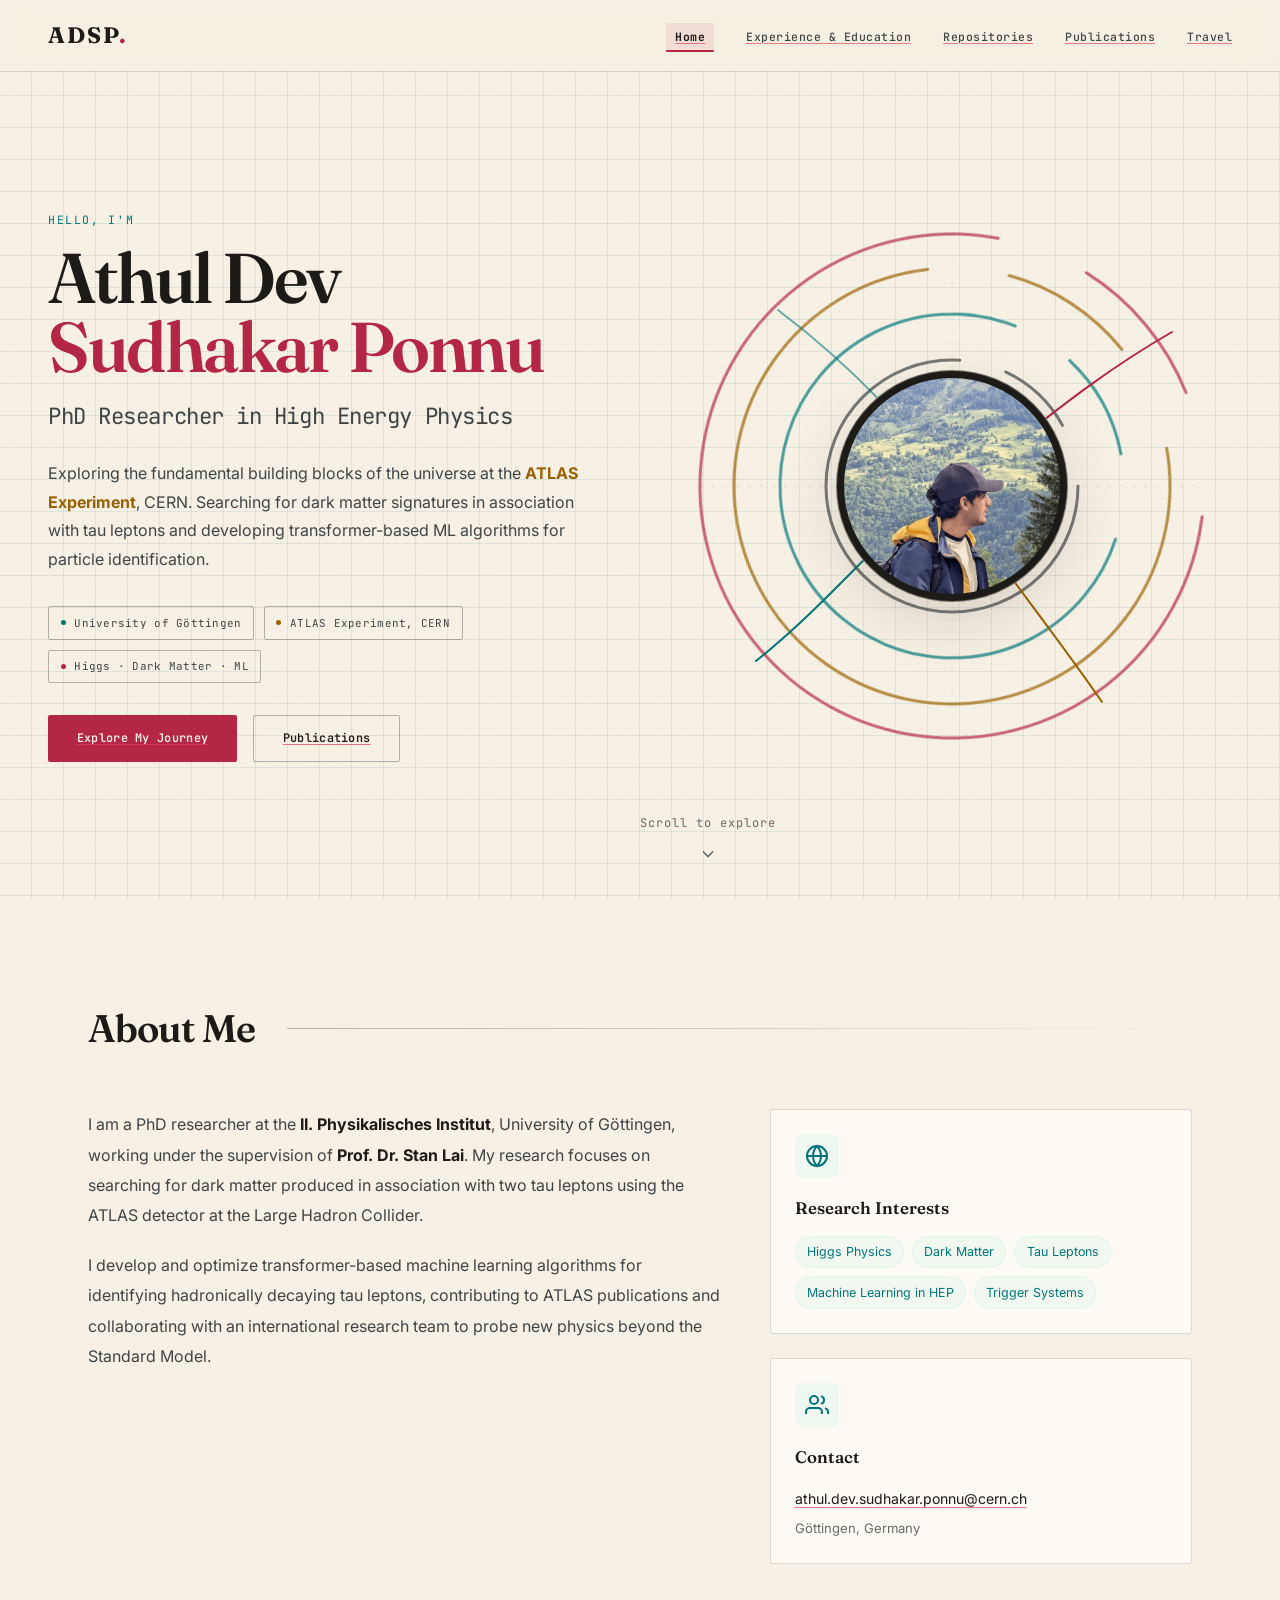
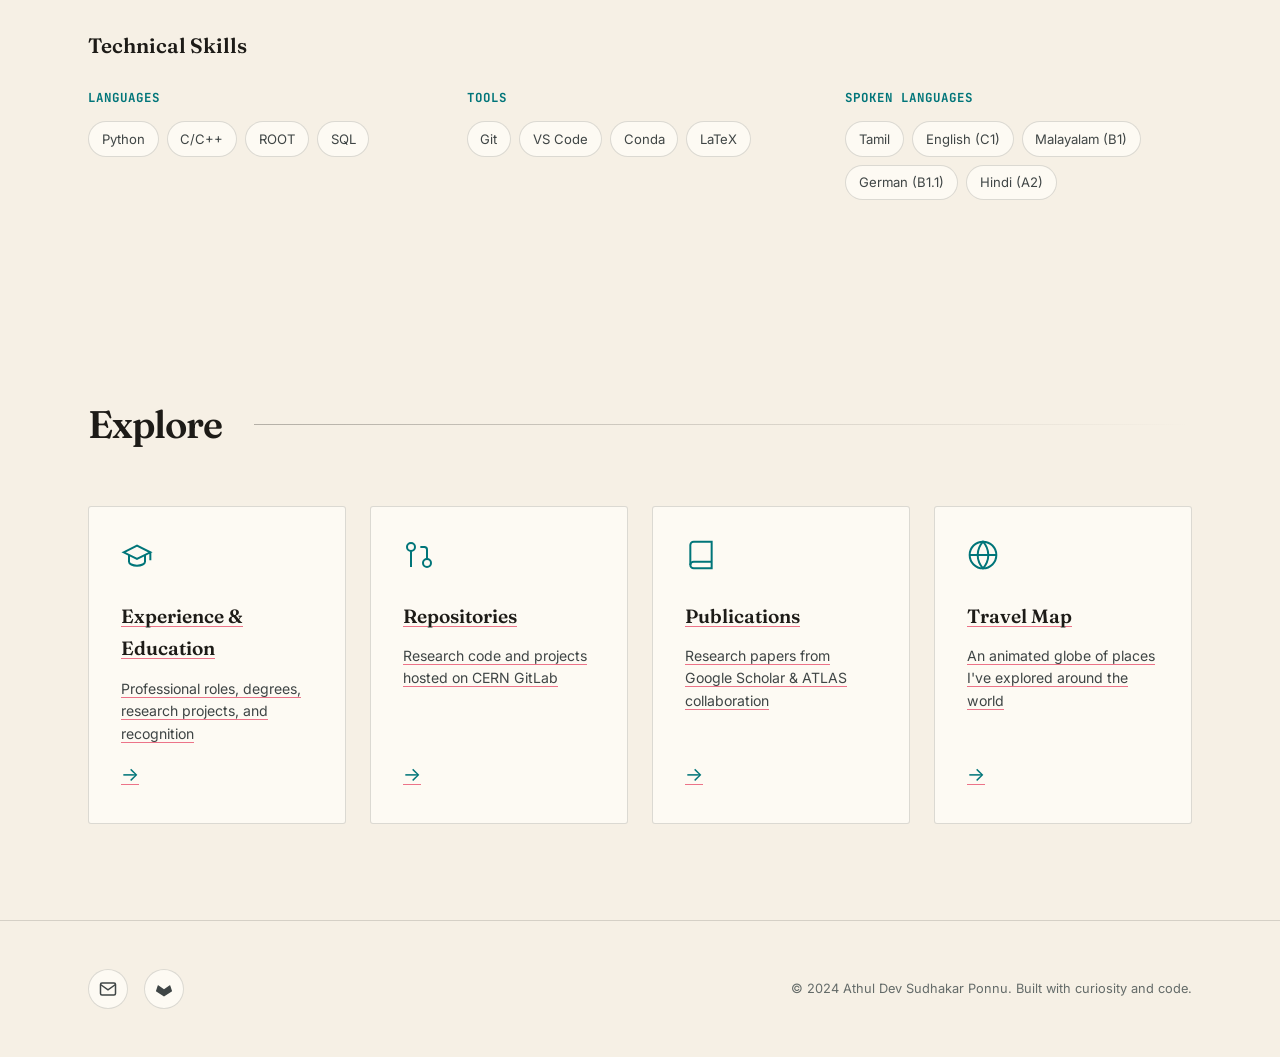
==== index.html @ d934d455 "Unify experience education and improve data freshness" ====
<!DOCTYPE html>
<html lang="en">
<head>
    <meta charset="UTF-8">
    <meta name="viewport" content="width=device-width, initial-scale=1.0">
    <link rel="icon" type="image/png" href="assets/favicon.png">
    <title>Athul Dev Sudhakar Ponnu | Particle Physicist</title>
    <meta name="description" content="Personal homepage of Athul Dev Sudhakar Ponnu — PhD researcher in High Energy Physics at the University of Göttingen and the ATLAS Experiment at CERN.">
    <link rel="preconnect" href="https://fonts.googleapis.com">
    <link rel="preconnect" href="https://fonts.gstatic.com" crossorigin>
    <link href="https://fonts.googleapis.com/css2?family=Fraunces:opsz,wght@9..144,400;9..144,500;9..144,600;9..144,700&family=Inter:wght@300;400;500;600;700&family=JetBrains+Mono:wght@400;500&display=swap" rel="stylesheet">
    <link rel="stylesheet" href="style.css?v=20260721_5">
</head>
<body class="page-home">

    <!-- Navigation -->
    <nav class="main-nav" id="main-nav">
        <div class="nav-brand">
            <a href="index.html" class="nav-logo">ADSP</a>
        </div>
        <button class="nav-toggle" id="nav-toggle" aria-label="Toggle navigation" aria-expanded="false" aria-controls="nav-links">
            <span></span><span></span><span></span>
        </button>
        <ul class="nav-links" id="nav-links">
            <li><a href="index.html" class="active">Home</a></li>
            <li><a href="experience.html">Experience &amp; Education</a></li>
            <li><a href="repositories.html">Repositories</a></li>
            <li><a href="publications.html">Publications</a></li>
            <li><a href="travel.html">Travel</a></li>
        </ul>
    </nav>

    <!-- Hero Section -->
    <section class="hero" id="hero">
        <div class="hero-content">
            <div class="hero-text">
                <p class="hero-greeting reveal-up">Hello, I'm</p>
                <h1 class="hero-name reveal-up delay-1">
                    <span class="name-line">Athul Dev</span>
                    <span class="name-line accent">Sudhakar Ponnu</span>
                </h1>
                <p class="hero-tagline reveal-up delay-2">PhD Researcher in High Energy Physics</p>
                <p class="hero-description reveal-up delay-3">
                    Exploring the fundamental building blocks of the universe at the 
                    <strong>ATLAS Experiment</strong>, CERN. Searching for dark matter 
                    signatures in association with tau leptons and developing 
                    transformer-based ML algorithms for particle identification.
                </p>
                <div class="hero-badges reveal-up delay-4">
                    <span class="badge">
                        University of Göttingen
                    </span>
                    <span class="badge">
                        ATLAS Experiment, CERN
                    </span>
                    <span class="badge">
                        Higgs · Dark Matter · ML
                    </span>
                </div>
                <div class="hero-cta reveal-up delay-5">
                    <a href="experience.html" class="btn btn-primary">Explore My Journey</a>
                    <a href="publications.html" class="btn btn-secondary">Publications</a>
                </div>
            </div>
            <div class="hero-visual reveal-up delay-3">
                <div class="detector-signature" role="img" aria-label="Schematic transverse cross-section of the ATLAS detector surrounding Athul's portrait">
                    <svg class="detector-diagram" viewBox="0 0 560 560" aria-hidden="true">
                        <g class="detector-grid">
                            <line x1="28" y1="280" x2="532" y2="280"/>
                            <line x1="280" y1="28" x2="280" y2="532"/>
                        </g>
                        <g class="detector-layers">
                            <circle class="detector-layer layer-tracker" cx="280" cy="280" r="126" pathLength="1"/>
                            <circle class="detector-layer layer-em" cx="280" cy="280" r="172" pathLength="1"/>
                            <circle class="detector-layer layer-hadronic" cx="280" cy="280" r="218" pathLength="1"/>
                            <circle class="detector-layer layer-muon" cx="280" cy="280" r="252" pathLength="1"/>
                        </g>
                        <g class="detector-tracks">
                            <path class="track track-crimson" d="M280 280 C330 255 392 188 500 126" pathLength="1"/>
                            <path class="track track-cyan" d="M280 280 C226 307 170 386 84 455" pathLength="1"/>
                            <path class="track track-amber" d="M280 280 C305 333 365 402 430 496" pathLength="1"/>
                            <path class="track track-cyan track-secondary" d="M280 280 C247 234 188 166 106 104" pathLength="1"/>
                        </g>
                        <circle class="interaction-point" cx="280" cy="280" r="5"/>
                    </svg>
                    <div class="profile-frame">
                        <div class="profile-img-wrapper">
                            <img src="assets/profile.png" alt="Athul Dev Sudhakar Ponnu" class="profile-img" onerror="this.style.display='none'; this.parentElement.classList.add('placeholder-active');">
                            <div class="profile-placeholder"><span>A</span></div>
                        </div>
                    </div>
                </div>
            </div>
        </div>
        <div class="scroll-indicator reveal-up delay-5">
            <span>Scroll to explore</span>
            <div class="scroll-arrow">
                <svg width="20" height="20" viewBox="0 0 24 24" fill="none" stroke="currentColor" stroke-width="2"><polyline points="6 9 12 15 18 9"/></svg>
            </div>
        </div>
    </section>

    <!-- About Section -->
    <section class="about-section" id="about">
        <div class="section-container">
            <h2 class="section-title reveal-up">About Me</h2>
            <div class="about-grid">
                <div class="about-text reveal-up delay-1">
                    <p>
                        I am a PhD researcher at the <strong>II. Physikalisches Institut</strong>, 
                        University of Göttingen, working under the supervision of 
                        <strong>Prof. Dr. Stan Lai</strong>. My research focuses on searching 
                        for dark matter produced in association with two tau leptons using 
                        the ATLAS detector at the Large Hadron Collider.
                    </p>
                    <p>
                        I develop and optimize transformer-based machine learning algorithms 
                        for identifying hadronically decaying tau leptons, contributing to 
                        ATLAS publications and collaborating with an international research team 
                        to probe new physics beyond the Standard Model.
                    </p>
                </div>
                <div class="about-cards reveal-up delay-2">
                    <div class="info-card">
                        <div class="info-card-icon">
                            <svg width="24" height="24" viewBox="0 0 24 24" fill="none" stroke="currentColor" stroke-width="2"><circle cx="12" cy="12" r="10"/><line x1="2" y1="12" x2="22" y2="12"/><path d="M12 2a15.3 15.3 0 0 1 4 10 15.3 15.3 0 0 1-4 10 15.3 15.3 0 0 1-4-10 15.3 15.3 0 0 1 4-10z"/></svg>
                        </div>
                        <h3>Research Interests</h3>
                        <ul class="interest-tags">
                            <li>Higgs Physics</li>
                            <li>Dark Matter</li>
                            <li>Tau Leptons</li>
                            <li>Machine Learning in HEP</li>
                            <li>Trigger Systems</li>
                        </ul>
                    </div>
                    <div class="info-card">
                        <div class="info-card-icon">
                            <svg width="24" height="24" viewBox="0 0 24 24" fill="none" stroke="currentColor" stroke-width="2"><path d="M17 21v-2a4 4 0 0 0-4-4H5a4 4 0 0 0-4 4v2"/><circle cx="9" cy="7" r="4"/><path d="M23 21v-2a4 4 0 0 0-3-3.87"/><path d="M16 3.13a4 4 0 0 1 0 7.75"/></svg>
                        </div>
                        <h3>Contact</h3>
                        <p class="contact-info">
                            <a href="mailto:athul.dev.sudhakar.ponnu@cern.ch">athul.dev.sudhakar.ponnu@cern.ch</a>
                        </p>
                        <p class="contact-location">Göttingen, Germany</p>
                    </div>
                </div>
            </div>
            <div class="skills-section reveal-up delay-3">
                <h3 class="subsection-title">Technical Skills</h3>
                <div class="skills-grid">
                    <div class="skill-group">
                        <h4>Languages</h4>
                        <div class="skill-pills">
                            <span class="skill-pill">Python</span>
                            <span class="skill-pill">C/C++</span>
                            <span class="skill-pill">ROOT</span>
                            <span class="skill-pill">SQL</span>
                        </div>
                    </div>
                    <div class="skill-group">
                        <h4>Tools</h4>
                        <div class="skill-pills">
                            <span class="skill-pill">Git</span>
                            <span class="skill-pill">VS Code</span>
                            <span class="skill-pill">Conda</span>
                            <span class="skill-pill">LaTeX</span>
                        </div>
                    </div>
                    <div class="skill-group">
                        <h4>Spoken Languages</h4>
                        <div class="skill-pills">
                            <span class="skill-pill">Tamil</span>
                            <span class="skill-pill">English (C1)</span>
                            <span class="skill-pill">Malayalam (B1)</span>
                            <span class="skill-pill">German (B1.1)</span>
                            <span class="skill-pill">Hindi (A2)</span>
                        </div>
                    </div>
                </div>
            </div>
        </div>
    </section>

    <!-- Quick Links Section -->
    <section class="quicklinks-section" id="quicklinks">
        <div class="section-container">
            <h2 class="section-title reveal-up">Explore</h2>
            <div class="quicklinks-grid reveal-up delay-1">
                <a href="experience.html" class="quicklink-card">
                    <div class="quicklink-icon">
                        <svg width="32" height="32" viewBox="0 0 24 24" fill="none" stroke="currentColor" stroke-width="1.5"><path d="M22 10v6M2 10l10-5 10 5-10 5z"/><path d="M6 12v5c0 1.66 2.69 3 6 3s6-1.34 6-3v-5"/></svg>
                    </div>
                    <h3>Experience &amp; Education</h3>
                    <p>Professional roles, degrees, research projects, and recognition</p>
                    <span class="quicklink-arrow">→</span>
                </a>
                <a href="repositories.html" class="quicklink-card">
                    <div class="quicklink-icon">
                        <svg width="32" height="32" viewBox="0 0 24 24" fill="none" stroke="currentColor" stroke-width="1.5"><circle cx="18" cy="18" r="3"/><circle cx="6" cy="6" r="3"/><path d="M13 6h3a2 2 0 0 1 2 2v7"/><line x1="6" y1="9" x2="6" y2="21"/></svg>
                    </div>
                    <h3>Repositories</h3>
                    <p>Research code and projects hosted on CERN GitLab</p>
                    <span class="quicklink-arrow">→</span>
                </a>
                <a href="publications.html" class="quicklink-card">
                    <div class="quicklink-icon">
                        <svg width="32" height="32" viewBox="0 0 24 24" fill="none" stroke="currentColor" stroke-width="1.5"><path d="M4 19.5A2.5 2.5 0 0 1 6.5 17H20"/><path d="M6.5 2H20v20H6.5A2.5 2.5 0 0 1 4 19.5v-15A2.5 2.5 0 0 1 6.5 2z"/></svg>
                    </div>
                    <h3>Publications</h3>
                    <p>Research papers from Google Scholar & ATLAS collaboration</p>
                    <span class="quicklink-arrow">→</span>
                </a>
                <a href="travel.html" class="quicklink-card">
                    <div class="quicklink-icon">
                        <svg width="32" height="32" viewBox="0 0 24 24" fill="none" stroke="currentColor" stroke-width="1.5"><circle cx="12" cy="12" r="10"/><line x1="2" y1="12" x2="22" y2="12"/><path d="M12 2a15.3 15.3 0 0 1 4 10 15.3 15.3 0 0 1-4 10 15.3 15.3 0 0 1-4-10 15.3 15.3 0 0 1 4-10z"/></svg>
                    </div>
                    <h3>Travel Map</h3>
                    <p>An animated globe of places I've explored around the world</p>
                    <span class="quicklink-arrow">→</span>
                </a>
            </div>
        </div>
    </section>

    <!-- Footer -->
    <footer class="site-footer">
        <div class="footer-content">
            <div class="footer-links">
                <a href="mailto:athul.dev.sudhakar.ponnu@cern.ch" aria-label="Email">
                    <svg width="18" height="18" viewBox="0 0 24 24" fill="none" stroke="currentColor" stroke-width="2"><path d="M4 4h16c1.1 0 2 .9 2 2v12c0 1.1-.9 2-2 2H4c-1.1 0-2-.9-2-2V6c0-1.1.9-2 2-2z"/><polyline points="22,6 12,13 2,6"/></svg>
                </a>
                <a href="https://gitlab.cern.ch/asudhaka" target="_blank" rel="noopener" aria-label="GitLab">
                    <svg width="18" height="18" viewBox="0 0 24 24" fill="currentColor"><path d="M22.65 14.39L20.3 7.24a.43.43 0 0 0-.15-.22a.42.42 0 0 0-.53 0L12 12.3L4.38 7a.42.42 0 0 0-.53 0a.43.43 0 0 0-.15.22L1.35 14.39a.85.85 0 0 0 .31 1L12 22l10.34-6.57a.85.85 0 0 0 .31-1.04z"/></svg>
                </a>
            </div>
            <p class="footer-text">© 2024 Athul Dev Sudhakar Ponnu. Built with curiosity and code.</p>
        </div>
    </footer>

    <script src="nav.js?v=20260721_5"></script>
</body>
</html>
---- style.css ----
/* ==========================================================================
   Athul Dev Sudhakar Ponnu — Personal Website
   Visual system: detector geometry, analysis-paper typography, track colours
   ========================================================================== */

/* ---------- CSS Custom Properties ---------- */
:root {
    /* Identity palette */
    --ink: #1d1b17;
    --ink-raised: #fffdf8;
    --ink-soft: #ebe4d8;
    --paper: #f6f0e5;
    --paper-muted: #3f4545;
    --paper-dim: #646b69;
    --track-amber: #9a6100;
    --track-cyan: #007579;
    --track-crimson: #b42645;
    --signal-violet: #5947c7;

    /* Semantic surfaces */
    --bg-deep: var(--paper);
    --bg-primary: var(--ink-raised);
    --bg-secondary: rgba(29, 27, 23, 0.035);
    --bg-card: rgba(255, 253, 248, 0.76);
    --bg-card-hover: rgba(255, 253, 248, 0.98);
    --text-primary: var(--ink);
    --text-secondary: var(--paper-muted);
    --text-muted: var(--paper-dim);
    --text-accent: var(--track-crimson);
    --border-color: rgba(29, 27, 23, 0.15);
    --border-strong: rgba(29, 27, 23, 0.3);
    --card-shadow: 0 18px 45px rgba(73, 59, 37, 0.1);

    /* Renderer aliases: protected JS emits these variable names. */
    --accent-aurora: var(--track-cyan);
    --accent-warm: var(--track-amber);
    --accent-sky: var(--track-crimson);

    /* Typography */
    --font-heading: 'Fraunces', Georgia, serif;
    --font-body: 'Inter', sans-serif;
    --font-mono: 'JetBrains Mono', monospace;

    /* Layout */
    --nav-height: 72px;
    --container-max: 1200px;
    --radius-sm: 8px;
    --radius-md: 12px;
    --radius-lg: 20px;
    --radius-xl: 28px;

    /* Transitions */
    --ease-out: cubic-bezier(0.16, 1, 0.3, 1);
    --ease-spring: cubic-bezier(0.34, 1.56, 0.64, 1);
}

/* ---------- Reset & Base ---------- */
*, *::before, *::after { box-sizing: border-box; margin: 0; padding: 0; }

html {
    scroll-behavior: smooth;
    font-size: 16px;
    -webkit-font-smoothing: antialiased;
    -moz-osx-font-smoothing: grayscale;
}

body {
    font-family: var(--font-body);
    background-color: var(--bg-deep);
    background-image:
        linear-gradient(rgba(0, 117, 121, 0.1) 1px, transparent 1px),
        linear-gradient(90deg, rgba(0, 117, 121, 0.1) 1px, transparent 1px),
        radial-gradient(circle at 20% 30%, rgba(62, 47, 28, 0.06) 0 0.65px, transparent 0.8px);
    background-size: 32px 32px, 32px 32px, 9px 11px;
    background-position: -1px -1px, -1px -1px, 0 0;
    background-attachment: fixed;
    color: var(--text-primary);
    line-height: 1.7;
    overflow-x: hidden;
    min-height: 100vh;
}

.page-academic::before,
.page-repositories::before {
    content: '';
    position: fixed;
    z-index: 0;
    width: min(70vw, 860px);
    aspect-ratio: 1;
    right: min(-25vw, -180px);
    top: 18vh;
    border-radius: 50%;
    pointer-events: none;
    opacity: 0.26;
    background:
        repeating-radial-gradient(circle,
            transparent 0 46px,
            rgba(63, 209, 201, 0.075) 47px 48px,
            transparent 49px 82px,
            rgba(232, 163, 61, 0.055) 83px 84px);
    -webkit-mask-image: linear-gradient(to left, #000, transparent 76%);
    mask-image: linear-gradient(to left, #000, transparent 76%);
}

a {
    color: var(--text-primary);
    text-decoration-color: rgba(230, 59, 92, 0.7);
    text-decoration-thickness: 1px;
    text-underline-offset: 0.2em;
    transition: color 180ms ease, text-decoration-color 180ms ease;
}
a:hover { color: var(--track-cyan); text-decoration-color: currentColor; }

:where(a, button, [tabindex]):focus-visible {
    outline: 2px solid var(--ink);
    outline-offset: 4px;
    box-shadow: 0 0 0 6px var(--track-crimson);
}

img { max-width: 100%; height: auto; }

::selection {
    background: rgba(63, 209, 201, 0.2);
    color: var(--ink);
}

/* ---------- Navigation ---------- */
.main-nav {
    position: fixed;
    top: 0;
    left: 0;
    right: 0;
    height: var(--nav-height);
    z-index: 1000;
    display: flex;
    align-items: center;
    justify-content: space-between;
    padding: 0 clamp(1.5rem, 4vw, 3rem);
    background: rgba(246, 240, 229, 0.78);
    backdrop-filter: blur(20px) saturate(150%);
    -webkit-backdrop-filter: blur(20px) saturate(150%);
    border-bottom: 1px solid var(--border-color);
    transition: background 0.4s ease, box-shadow 0.4s ease;
}

.main-nav.scrolled {
    background: rgba(246, 240, 229, 0.95);
    box-shadow: 0 4px 24px rgba(73, 59, 37, 0.09);
}

.nav-brand .nav-logo {
    font-family: var(--font-heading);
    font-size: 1.4rem;
    font-weight: 700;
    letter-spacing: 2px;
    color: var(--ink);
    text-decoration: none;
}

.nav-brand .nav-logo::after {
    content: '.';
    color: var(--track-crimson);
}

.nav-links {
    list-style: none;
    display: flex;
    gap: 2rem;
}

.nav-links a {
    font-family: var(--font-mono);
    font-size: 0.72rem;
    font-weight: 500;
    letter-spacing: 0.5px;
    color: var(--text-secondary);
    position: relative;
    padding: 0.4rem 0;
    transition: color 0.3s ease;
}

.nav-links a::after {
    content: '';
    position: absolute;
    bottom: -2px;
    left: 0;
    width: 0;
    height: 2px;
    background: var(--track-crimson);
    border-radius: 1px;
    transition: width 0.4s var(--ease-out);
}

.nav-links a:hover,
.nav-links a.active {
    color: var(--text-primary);
}

.nav-links a.active {
    padding-inline: 0.55rem;
    font-weight: 700;
    background: rgba(180, 38, 69, 0.09);
}

.page-travel .nav-links a[href="travel.html"] {
    color: var(--paper);
    background: var(--track-cyan);
    text-decoration-color: transparent;
}

.nav-links a:hover::after,
.nav-links a.active::after {
    width: 100%;
}

.nav-toggle {
    display: none;
    flex-direction: column;
    gap: 5px;
    background: none;
    border: none;
    cursor: pointer;
    width: 44px;
    height: 44px;
    padding: 10px;
    align-items: center;
    justify-content: center;
    z-index: 1001;
}

.nav-toggle span {
    width: 24px;
    height: 2px;
    background: var(--text-primary);
    border-radius: 2px;
    transition: all 0.3s ease;
}

/* ---------- Hero Section ---------- */
.hero {
    position: relative;
    z-index: 1;
    min-height: 100vh;
    display: flex;
    flex-direction: column;
    justify-content: center;
    padding: calc(var(--nav-height) + 2rem) clamp(1.5rem, 4vw, 3rem) 2rem;
}

.hero-content {
    max-width: var(--container-max);
    margin: 0 auto;
    width: 100%;
    display: grid;
    grid-template-columns: 1.2fr 0.8fr;
    gap: 4rem;
    align-items: center;
}

.hero-greeting {
    font-family: var(--font-mono);
    font-size: 0.72rem;
    color: var(--track-cyan);
    letter-spacing: 0.14em;
    text-transform: uppercase;
    margin-bottom: 0.8rem;
}

.hero-name {
    font-family: var(--font-heading);
    font-size: clamp(2.5rem, 5.5vw, 4.5rem);
    font-weight: 600;
    line-height: 0.98;
    letter-spacing: -0.035em;
    margin-bottom: 1rem;
}

.hero-name .name-line {
    display: block;
}

.hero-name .accent {
    color: var(--track-crimson);
}

.hero-tagline {
    font-family: var(--font-mono);
    font-size: clamp(1.1rem, 2vw, 1.4rem);
    font-weight: 400;
    letter-spacing: -0.02em;
    color: var(--text-secondary);
    margin-bottom: 1.5rem;
}

.hero-description {
    font-size: 1rem;
    color: var(--text-secondary);
    max-width: 540px;
    margin-bottom: 2rem;
    line-height: 1.8;
}

.hero-description strong {
    color: var(--track-amber);
}

/* Badges */
.hero-badges {
    display: flex;
    flex-wrap: wrap;
    gap: 0.6rem;
    margin-bottom: 2rem;
}

.badge {
    display: inline-flex;
    align-items: center;
    gap: 0.55rem;
    padding: 0.42rem 0.72rem;
    font-family: var(--font-mono);
    font-size: 0.68rem;
    font-weight: 400;
    letter-spacing: 0.025em;
    border-radius: 2px;
    background: transparent;
    border: 1px solid var(--border-strong);
    color: var(--paper-muted);
}

.badge::before {
    content: '';
    width: 5px;
    height: 5px;
    border-radius: 50%;
    background: var(--track-cyan);
}

.badge:nth-child(2)::before { background: var(--track-amber); }
.badge:nth-child(3)::before { background: var(--track-crimson); }

/* CTA Buttons */
.hero-cta {
    display: flex;
    gap: 1rem;
    flex-wrap: wrap;
}

.btn {
    font-family: var(--font-mono);
    font-size: 0.74rem;
    font-weight: 600;
    letter-spacing: 0.3px;
    padding: 0.75rem 1.8rem;
    border-radius: 2px;
    cursor: pointer;
    transition: all 0.3s var(--ease-out);
    border: none;
    display: inline-flex;
    align-items: center;
    gap: 0.5rem;
}

.btn-primary {
    background: var(--track-crimson);
    color: var(--paper);
}

.btn-primary:hover {
    transform: translateY(-2px);
    box-shadow: 0 8px 30px rgba(230, 59, 92, 0.2);
    color: var(--paper);
}

.btn-secondary {
    background: transparent;
    color: var(--ink);
    border: 1px solid var(--border-strong);
}

.btn-secondary:hover {
    background: rgba(29, 27, 23, 0.055);
    transform: translateY(-2px);
    color: var(--ink);
}

/* Profile Visual */
.hero-visual {
    display: flex;
    justify-content: center;
    align-items: center;
    position: relative;
}

.profile-frame {
    position: relative;
    width: 280px;
    height: 280px;
}

.profile-img-wrapper {
    width: 100%;
    height: 100%;
    border-radius: 50%;
    overflow: hidden;
    background: var(--bg-secondary);
    position: relative;
}

.profile-img {
    width: 100%;
    height: 100%;
    object-fit: cover;
}

.profile-placeholder {
    display: none;
    width: 100%;
    height: 100%;
    background: linear-gradient(135deg, var(--bg-card) 0%, var(--bg-secondary) 100%);
    display: flex;
    align-items: center;
    justify-content: center;
    font-family: var(--font-heading);
    font-size: 5rem;
    font-weight: 700;
    color: var(--track-crimson);
}

.placeholder-active .profile-placeholder {
    display: flex;
}

.placeholder-active .profile-img {
    display: none;
}

/* Detector signature */
.detector-signature {
    position: relative;
    width: min(46vw, 560px);
    aspect-ratio: 1;
    display: grid;
    place-items: center;
    isolation: isolate;
    contain: layout paint;
}

.detector-diagram {
    position: absolute;
    inset: 0;
    width: 100%;
    height: 100%;
    overflow: visible;
}

.detector-grid line {
    stroke: rgba(29, 27, 23, 0.11);
    stroke-width: 1;
    stroke-dasharray: 3 9;
}

.detector-layer {
    fill: none;
    stroke-width: 3;
    stroke-linecap: round;
    stroke-dasharray: 0.76 0.06 0.1 0.08;
    opacity: 0.7;
    transform-origin: center;
}

.layer-tracker { stroke: var(--paper-muted); --detector-delay: 120ms; }
.layer-em { stroke: var(--track-cyan); --detector-delay: 200ms; transform: rotate(18deg); }
.layer-hadronic { stroke: var(--track-amber); --detector-delay: 280ms; transform: rotate(-10deg); }
.layer-muon { stroke: var(--track-crimson); --detector-delay: 360ms; transform: rotate(7deg); }

.track {
    fill: none;
    stroke-width: 2;
    stroke-linecap: round;
    stroke-dasharray: 1;
    stroke-dashoffset: 0;
}

.track-crimson { stroke: var(--track-crimson); --detector-delay: 480ms; }
.track-cyan { stroke: var(--track-cyan); --detector-delay: 580ms; }
.track-amber { stroke: var(--track-amber); --detector-delay: 680ms; }
.track-secondary { opacity: 0.58; --detector-delay: 760ms; }

.interaction-point {
    fill: var(--ink);
    opacity: 1;
    --detector-delay: 420ms;
}

.detector-signature .profile-frame {
    z-index: 2;
    width: clamp(172px, 20vw, 232px);
    height: clamp(172px, 20vw, 232px);
    padding: 7px;
    border: 1px solid rgba(243, 239, 230, 0.42);
    border-radius: 50%;
    background: var(--ink);
    box-shadow: 0 20px 55px rgba(73, 59, 37, 0.16);
}

@keyframes detector-layer-in {
    from { opacity: 0; transform: scale(0.94) rotate(var(--layer-rotation, 0deg)); }
    to { opacity: 0.7; }
}

@keyframes detector-track-draw {
    from { stroke-dashoffset: 1; }
    to { stroke-dashoffset: 0; }
}

@keyframes interaction-point-in {
    from { opacity: 0; }
    to { opacity: 1; }
}

@media (prefers-reduced-motion: no-preference) {
    .detector-layer {
        animation: detector-layer-in 900ms var(--ease-out) var(--detector-delay, 0ms) both;
    }

    .track {
        animation: detector-track-draw 1050ms var(--ease-out) var(--detector-delay, 0ms) both;
    }

    .interaction-point {
        animation: interaction-point-in 280ms ease-out var(--detector-delay, 0ms) both;
    }
}

/* Scroll indicator */
.scroll-indicator {
    position: absolute;
    bottom: 2rem;
    left: 50%;
    transform: translateX(-50%);
    display: flex;
    flex-direction: column;
    align-items: center;
    gap: 0.5rem;
    font-size: 0.75rem;
    color: var(--text-muted);
    font-family: var(--font-mono);
    letter-spacing: 1px;
}

.scroll-arrow {
    transform: translateY(2px);
}

/* ---------- Sections (Shared) ---------- */
.section-container {
    max-width: var(--container-max);
    margin: 0 auto;
    padding: 0 clamp(1.5rem, 4vw, 3rem);
}

.about-section,
.quicklinks-section {
    position: relative;
    z-index: 1;
    padding: 6rem 0;
}

.section-title {
    font-family: var(--font-heading);
    font-size: clamp(1.8rem, 3vw, 2.5rem);
    font-weight: 600;
    letter-spacing: -0.025em;
    margin-bottom: 3rem;
    display: flex;
    align-items: center;
    gap: 1rem;
}

.section-title::after {
    content: '';
    flex: 1;
    height: 1px;
    background: linear-gradient(to right, var(--border-strong), transparent);
    margin-left: 1rem;
}

/* ---------- About Grid ---------- */
.about-grid {
    display: grid;
    grid-template-columns: 1.2fr 0.8fr;
    gap: 3rem;
    margin-bottom: 4rem;
}

.about-text p {
    color: var(--text-secondary);
    margin-bottom: 1.2rem;
    line-height: 1.9;
}

.about-text strong {
    color: var(--text-primary);
}

.about-cards {
    display: flex;
    flex-direction: column;
    gap: 1.5rem;
}

.info-card {
    background: var(--bg-card);
    border: 1px solid var(--border-color);
    border-radius: 3px;
    padding: 1.5rem;
    backdrop-filter: none;
    transition: all 0.4s var(--ease-out);
}

.info-card:hover {
    background: var(--bg-card-hover);
    border-color: var(--border-strong);
    transform: translateY(-4px);
    box-shadow: var(--card-shadow);
}

.info-card-icon {
    width: 44px;
    height: 44px;
    border-radius: var(--radius-sm);
    background: rgba(63, 209, 201, 0.08);
    display: flex;
    align-items: center;
    justify-content: center;
    margin-bottom: 1rem;
    color: var(--track-cyan);
}

.info-card h3 {
    font-family: var(--font-heading);
    font-size: 1.05rem;
    font-weight: 600;
    margin-bottom: 0.8rem;
}

.interest-tags {
    list-style: none;
    display: flex;
    flex-wrap: wrap;
    gap: 0.5rem;
}

.interest-tags li {
    font-size: 0.78rem;
    padding: 0.3rem 0.7rem;
    border-radius: 100px;
    background: rgba(63, 209, 201, 0.06);
    border: 1px solid rgba(63, 209, 201, 0.1);
    color: var(--track-cyan);
}

.contact-info a {
    font-size: 0.88rem;
    word-break: break-all;
}

.contact-location {
    font-size: 0.82rem;
    color: var(--text-muted);
    margin-top: 0.3rem;
}

/* ---------- Skills ---------- */
.subsection-title {
    font-family: var(--font-heading);
    font-size: 1.3rem;
    font-weight: 600;
    margin-bottom: 1.5rem;
    color: var(--text-primary);
}

.skills-grid {
    display: grid;
    grid-template-columns: repeat(auto-fit, minmax(200px, 1fr));
    gap: 2rem;
}

.skill-group h4 {
    font-family: var(--font-mono);
    font-size: 0.78rem;
    color: var(--track-cyan);
    letter-spacing: 1px;
    text-transform: uppercase;
    margin-bottom: 0.8rem;
}

.skill-pills {
    display: flex;
    flex-wrap: wrap;
    gap: 0.5rem;
}

.skill-pill {
    font-size: 0.82rem;
    padding: 0.35rem 0.8rem;
    border-radius: 100px;
    background: var(--bg-card);
    border: 1px solid var(--border-color);
    color: var(--text-secondary);
    transition: all 0.3s ease;
}

.skill-pill:hover {
    border-color: var(--border-strong);
    color: var(--text-primary);
    background: var(--bg-card-hover);
}

/* ---------- Quick Links ---------- */
.quicklinks-grid {
    display: grid;
    grid-template-columns: repeat(4, 1fr);
    gap: 1.5rem;
}

.quicklink-card {
    background: var(--bg-card);
    border: 1px solid var(--border-color);
    border-radius: 3px;
    padding: 2rem;
    display: flex;
    flex-direction: column;
    gap: 0.8rem;
    transition: all 0.4s var(--ease-out);
    position: relative;
    overflow: hidden;
}

.quicklink-card::before {
    content: '';
    position: absolute;
    top: 0;
    left: 0;
    right: 0;
    height: 3px;
    background: var(--track-crimson);
    transform: scaleX(0);
    transform-origin: left;
    transition: transform 0.4s var(--ease-out);
}

.quicklink-card:nth-child(2n)::before { background: var(--track-cyan); }
.quicklink-card:nth-child(3n)::before { background: var(--track-amber); }

.quicklink-card:hover {
    background: var(--bg-card-hover);
    border-color: var(--border-strong);
    transform: translateY(-6px);
    box-shadow: var(--card-shadow);
    color: var(--text-primary);
}

.quicklink-card:hover::before {
    transform: scaleX(1);
}

.quicklink-icon {
    color: var(--track-cyan);
    margin-bottom: 0.5rem;
}

.quicklink-card h3 {
    font-family: var(--font-heading);
    font-size: 1.2rem;
    font-weight: 600;
    color: var(--text-primary);
}

.quicklink-card p {
    font-size: 0.88rem;
    color: var(--text-secondary);
    line-height: 1.6;
    flex: 1;
}

.quicklink-arrow {
    font-size: 1.2rem;
    color: var(--track-cyan);
    transition: transform 0.3s ease;
}

.quicklink-card:hover .quicklink-arrow {
    transform: translateX(6px);
}

/* ---------- Footer ---------- */
.site-footer {
    position: relative;
    z-index: 1;
    padding: 3rem 0;
    border-top: 1px solid var(--border-color);
}

.footer-content {
    max-width: var(--container-max);
    margin: 0 auto;
    padding: 0 clamp(1.5rem, 4vw, 3rem);
    display: flex;
    justify-content: space-between;
    align-items: center;
}

.footer-links {
    display: flex;
    gap: 1rem;
}

.footer-links a {
    display: flex;
    align-items: center;
    justify-content: center;
    width: 40px;
    height: 40px;
    border-radius: 50%;
    background: var(--bg-card);
    border: 1px solid var(--border-color);
    color: var(--text-secondary);
    transition: all 0.3s ease;
}

.footer-links a:hover {
    color: var(--track-cyan);
    border-color: var(--border-strong);
    transform: translateY(-2px);
}

.footer-text {
    font-size: 0.8rem;
    color: var(--text-muted);
}

/* ---------- Scroll Reveal Animation ---------- */
.reveal-up {
    opacity: 0;
    transform: translateY(18px);
    transition: opacity 520ms var(--ease-out), transform 520ms var(--ease-out);
    will-change: opacity, transform;
}

.reveal-up.revealed {
    opacity: 1;
    transform: translateY(0);
    will-change: auto;
}

.delay-1 { transition-delay: 70ms; }
.delay-2 { transition-delay: 140ms; }
.delay-3 { transition-delay: 210ms; }
.delay-4 { transition-delay: 280ms; }
.delay-5 { transition-delay: 350ms; }

/* ---------- Page Header (for sub-pages) ---------- */
.page-header {
    position: relative;
    z-index: 1;
    padding: calc(var(--nav-height) + 4rem) 0 3rem;
}

.page-header .section-title {
    margin-bottom: 0.5rem;
}

.page-subtitle {
    font-size: 1rem;
    color: var(--text-secondary);
    max-width: 600px;
}

/* ======================================================================
   ACADEMIC PAGE
   ====================================================================== */

.timeline-section {
    position: relative;
    z-index: 1;
    padding: 3rem 0 6rem;
}

.timeline {
    position: relative;
    max-width: 940px;
}

.timeline::before {
    content: '';
    position: absolute;
    left: 24px;
    top: 0;
    bottom: 0;
    width: 1px;
    background: linear-gradient(to bottom, var(--track-cyan), var(--track-amber) 72%, transparent);
}

.timeline-item {
    position: relative;
    padding-left: 64px;
    margin-bottom: 3rem;
}

.timeline-dot {
    position: absolute;
    left: 18px;
    top: 9px;
    width: 13px;
    height: 13px;
    border-radius: 50%;
    background: var(--bg-deep);
    border: 2px solid var(--track-cyan);
    z-index: 2;
    transition: background-color 180ms ease, border-color 180ms ease;
    box-shadow: none;
}

.timeline-item:hover .timeline-dot {
    background: var(--track-cyan);
}

.timeline-item:nth-child(even) .timeline-dot {
    border-color: var(--track-amber);
    box-shadow: none;
}

.timeline-item:nth-child(even):hover .timeline-dot {
    background: var(--track-amber);
    box-shadow: none;
}

.timeline-card {
    position: relative;
    overflow: hidden;
    background: rgba(255, 253, 248, 0.82);
    border: 1px solid var(--border-color);
    border-radius: 3px;
    padding: 1.7rem 1.8rem 1.8rem;
    transition: background-color 200ms ease, border-color 200ms ease, transform 200ms var(--ease-out);
}

.timeline-card::after {
    content: '';
    position: absolute;
    left: 0;
    right: 100%;
    bottom: 0;
    height: 2px;
    background: var(--track-cyan);
    transition: right 260ms var(--ease-out);
}

.timeline-item:nth-child(even) .timeline-card::after { background: var(--track-amber); }

.timeline-card:hover {
    background: var(--bg-card-hover);
    border-color: var(--border-strong);
    transform: translateX(4px);
    box-shadow: var(--card-shadow);
}

.timeline-card:hover::after { right: 0; }

.accordion-instruction {
    max-width: 680px;
    margin: -0.8rem 0 1.6rem 64px;
    color: var(--text-muted);
    font-family: var(--font-mono);
    font-size: 0.7rem;
    letter-spacing: 0.03em;
}

.timeline-card.is-collapsible {
    cursor: pointer;
    padding-right: 1.8rem;
}

.timeline-card.is-collapsible .timeline-details {
    margin-top: 1rem;
    padding-top: 1rem;
    padding-right: 1.5rem;
    border-top: 1px dashed var(--border-color);
}

.timeline-card-disclosure {
    width: 100%;
    display: flex;
    align-items: center;
    justify-content: flex-end;
    gap: 0.35rem;
    margin-top: 0.9rem;
    color: var(--track-cyan);
    background: transparent;
    border: 0;
    cursor: pointer;
    font-family: var(--font-mono);
    font-size: 0.65rem;
    letter-spacing: 0.04em;
    text-transform: uppercase;
}

.timeline-card-disclosure:focus-visible {
    outline: 2px solid var(--track-cyan);
    outline-offset: 4px;
}

.timeline-card-disclosure svg {
    transition: transform 180ms var(--ease-out);
}

.timeline-card.is-open .timeline-card-disclosure svg {
    transform: rotate(180deg);
}

.timeline-meta {
    display: flex;
    justify-content: space-between;
    align-items: flex-start;
    flex-wrap: wrap;
    gap: 0.5rem;
    margin-bottom: 0.5rem;
}

.timeline-date {
    font-family: var(--font-mono);
    font-size: 0.78rem;
    color: var(--track-cyan);
    padding: 0;
    border-radius: 0;
    background: transparent;
    border: 0;
}

.timeline-location {
    font-size: 0.82rem;
    color: var(--text-muted);
}

.timeline-card h3 {
    font-family: var(--font-heading);
    font-size: 1.28rem;
    font-weight: 500;
    margin-bottom: 0.3rem;
}

.timeline-card .role {
    font-size: 0.92rem;
    color: var(--text-secondary);
    margin-bottom: 0.8rem;
}

.timeline-card .supervisor {
    font-size: 0.82rem;
    color: var(--track-amber);
    margin-bottom: 0.8rem;
    font-style: italic;
}

.timeline-details {
    list-style: none;
}

.timeline-details li {
    position: relative;
    padding-left: 1.2rem;
    font-size: 0.88rem;
    color: var(--text-secondary);
    margin-bottom: 0.5rem;
    line-height: 1.7;
}

.timeline-details li::before {
    content: '—';
    position: absolute;
    left: 0;
    color: var(--track-cyan);
}

.timeline-item:first-child .timeline-details li:first-child::before {
    color: var(--signal-violet);
}

/* Section divider label */
.timeline-label {
    font-family: var(--font-mono);
    font-size: 0.76rem;
    font-weight: 500;
    letter-spacing: 0.1em;
    text-transform: uppercase;
    color: var(--paper-muted);
    margin-bottom: 2rem;
    margin-top: 1rem;
    padding-left: 64px;
    position: relative;
}

.timeline-label::before {
    content: '';
    position: absolute;
    left: 20px;
    top: 50%;
    width: 22px;
    height: 1px;
    background: var(--track-amber);
}

/* ---------- Interactive work experience ---------- */
.experience-switcher {
    display: grid;
    gap: 1rem;
    max-width: 980px;
}

.experience-tabs-ready {
    grid-template-columns: minmax(190px, 0.72fr) minmax(0, 2fr);
    align-items: start;
    gap: clamp(1.25rem, 4vw, 3.5rem);
}

.experience-tablist {
    display: grid;
    gap: 0.55rem;
    position: relative;
}

.experience-tablist::before {
    content: '';
    position: absolute;
    top: 0.4rem;
    bottom: 0.4rem;
    left: -1rem;
    width: 1px;
    background: linear-gradient(to bottom, var(--track-cyan), rgba(81, 199, 207, 0.08));
}

.experience-tab {
    width: 100%;
    min-height: 64px;
    display: grid;
    grid-template-columns: 34px 1fr 16px;
    align-items: center;
    gap: 0.75rem;
    padding: 0.7rem 0.75rem;
    color: var(--text-muted);
    text-align: left;
    background: transparent;
    border: 1px solid transparent;
    border-radius: 3px;
    cursor: pointer;
    transition: color 180ms ease, background-color 180ms ease, border-color 180ms ease, transform 180ms var(--ease-out);
}

.experience-tab:hover {
    color: var(--ink);
    background: rgba(29, 27, 23, 0.04);
    transform: translateX(3px);
}

.experience-tab:focus-visible {
    outline: 2px solid var(--track-cyan);
    outline-offset: 3px;
}

.experience-tab.is-active {
    color: var(--ink);
    background: rgba(81, 199, 207, 0.08);
    border-color: rgba(81, 199, 207, 0.24);
}

.experience-tab-mark {
    width: 34px;
    height: 34px;
    display: grid;
    place-items: center;
    border-radius: 50%;
    font-family: var(--font-mono);
    font-size: 0.62rem;
    font-weight: 500;
    letter-spacing: 0.04em;
    color: var(--track-cyan);
    background: var(--bg-deep);
    border: 1px solid var(--border-strong);
    transition: color 180ms ease, border-color 180ms ease, background-color 180ms ease;
}

.experience-tab-mark svg,
.recognition-icon svg {
    width: 20px;
    height: 20px;
    fill: none;
    stroke: currentColor;
    stroke-width: 1.65;
    stroke-linecap: round;
    stroke-linejoin: round;
}

.experience-tab.is-active .experience-tab-mark {
    color: var(--bg-deep);
    background: var(--track-cyan);
    border-color: var(--track-cyan);
}

.experience-tab strong,
.experience-tab small {
    display: block;
}

.experience-tab strong {
    font-family: var(--font-heading);
    font-size: 0.98rem;
    font-weight: 500;
    color: inherit;
}

.experience-tab small {
    margin-top: 0.1rem;
    font-family: var(--font-mono);
    font-size: 0.62rem;
    letter-spacing: 0.04em;
    color: var(--text-muted);
}

.experience-tab-arrow {
    opacity: 0.55;
    transform: translateX(-4px);
    transition: opacity 180ms ease, transform 180ms var(--ease-out);
}

.experience-tab.is-active .experience-tab-arrow {
    opacity: 1;
    transform: translateX(0) rotate(90deg);
}

.experience-panels {
    min-width: 0;
}

.experience-panel {
    position: relative;
    overflow: hidden;
    min-height: 360px;
    padding: clamp(1.4rem, 3vw, 2.3rem);
    background: rgba(255, 253, 248, 0.84);
    border: 1px solid var(--border-color);
    border-radius: 3px;
    box-shadow: var(--card-shadow);
}

.experience-panel + .experience-panel {
    margin-top: 1rem;
}

.experience-panel::before {
    content: '';
    position: absolute;
    inset: 0 auto 0 0;
    width: 2px;
    background: linear-gradient(to bottom, var(--track-cyan), var(--signal-violet));
}

.experience-panel[hidden] {
    display: none;
}

.experience-panel-kicker {
    margin: 1.5rem 0 0.45rem;
    font-family: var(--font-mono);
    font-size: 0.68rem;
    letter-spacing: 0.1em;
    text-transform: uppercase;
    color: var(--track-amber);
}

.experience-panel h2 {
    margin-bottom: 0.25rem;
    font-family: var(--font-heading);
    font-size: clamp(1.6rem, 3vw, 2.2rem);
    font-weight: 500;
    line-height: 1.12;
}

.experience-panel .role {
    margin-bottom: 1.35rem;
    color: var(--text-secondary);
    font-size: 0.92rem;
}

.experience-panel .timeline-details {
    max-width: 650px;
}

.experience-panel .supervisor {
    margin: -0.8rem 0 1.25rem;
    color: var(--track-amber);
    font-size: 0.82rem;
    font-style: italic;
}

.profile-subsection {
    margin-top: clamp(4.5rem, 9vw, 7rem);
    scroll-margin-top: calc(var(--nav-height) + 1.5rem);
}

.compact-panel { min-height: 280px; }

.recognition-card {
    max-width: 980px;
    display: grid;
    grid-template-columns: 52px 1fr;
    gap: 1rem;
    padding: 1.5rem;
    background: rgba(255, 253, 248, 0.88);
    border: 1px solid var(--border-color);
    border-top: 2px solid var(--track-amber);
    box-shadow: var(--card-shadow);
}

.recognition-icon {
    width: 46px;
    height: 46px;
    display: grid;
    place-items: center;
    color: var(--track-amber);
    border: 1px solid currentColor;
    border-radius: 50%;
}

.recognition-card h3 {
    margin: 0.25rem 0 0.35rem;
    font-family: var(--font-heading);
    font-size: 1.25rem;
    font-weight: 500;
}

.recognition-card p {
    color: var(--text-secondary);
    font-size: 0.9rem;
}

/* ======================================================================
   PUBLICATIONS PAGE
   ====================================================================== */

.publications-section {
    position: relative;
    z-index: 1;
    padding: 3rem 0 6rem;
}

.pub-stats {
    display: flex;
    gap: 2rem;
    margin-bottom: 3rem;
    flex-wrap: wrap;
}

.pub-stat {
    background: var(--bg-card);
    border: 1px solid var(--border-color);
    border-radius: var(--radius-md);
    padding: 1.2rem 1.8rem;
    text-align: center;
    backdrop-filter: blur(12px);
}

.pub-stat-value {
    font-family: var(--font-heading);
    font-size: 2rem;
    font-weight: 700;
    color: var(--paper);
}

.pub-stat-label {
    font-size: 0.78rem;
    color: var(--text-muted);
    text-transform: uppercase;
    letter-spacing: 1px;
    margin-top: 0.2rem;
}

.pub-note {
    font-size: 0.85rem;
    color: var(--text-muted);
    margin-bottom: 2rem;
    padding: 1rem 1.5rem;
    background: rgba(63, 209, 201, 0.03);
    border: 1px solid var(--border-color);
    border-radius: var(--radius-md);
    border-left: 3px solid var(--track-cyan);
}

.pub-list {
    display: flex;
    flex-direction: column;
    gap: 0.6rem;
}

.pub-card {
    background: var(--bg-card);
    border: 1px solid var(--border-color);
    border-radius: var(--radius-md);
    padding: 0.7rem 1.2rem;
    backdrop-filter: blur(12px);
    transition: all 0.4s var(--ease-out);
}

.pub-card:hover {
    background: var(--bg-card-hover);
    border-color: var(--border-strong);
    transform: translateX(4px);
}

.pub-card h3 {
    font-family: var(--font-heading);
    font-size: 0.92rem;
    font-weight: 600;
    margin-bottom: 0.2rem;
    line-height: 1.4;
}

.pub-card h3 a {
    color: var(--text-primary);
    transition: color 0.3s ease;
}

.pub-card h3 a:hover {
    color: var(--track-cyan);
}

.pub-authors {
    font-size: 0.76rem;
    color: var(--text-muted);
    margin-bottom: 0.2rem;
    line-height: 1.4;
    white-space: nowrap;
    overflow: hidden;
    text-overflow: ellipsis;
}

.pub-venue {
    font-size: 0.78rem;
    color: var(--track-crimson);
    font-style: italic;
    margin-bottom: 0.2rem;
    white-space: nowrap;
    overflow: hidden;
    text-overflow: ellipsis;
}

.pub-meta {
    display: flex;
    gap: 1rem;
    align-items: center;
    flex-wrap: wrap;
}

.pub-year {
    font-family: var(--font-mono);
    font-size: 0.75rem;
    color: var(--track-cyan);
    padding: 0.2rem 0.6rem;
    border-radius: 100px;
    background: rgba(63, 209, 201, 0.06);
    border: 1px solid rgba(63, 209, 201, 0.12);
}

.pub-citations {
    font-size: 0.78rem;
    color: var(--text-muted);
}

.pub-link {
    font-size: 0.78rem;
    color: var(--track-cyan);
    text-decoration: none;
    display: inline-flex;
    align-items: center;
    gap: 0.3rem;
}

.pub-link:hover { color: var(--track-amber); }

.pub-loading {
    text-align: center;
    padding: 3rem;
    color: var(--text-muted);
}

.pub-loading .spinner {
    width: 32px;
    height: 32px;
    border: 3px solid var(--border-color);
    border-top-color: var(--track-cyan);
    border-radius: 50%;
    animation: spin 0.8s linear infinite;
    margin: 0 auto 1rem;
}

@keyframes spin { to { transform: rotate(360deg); } }

/* ======================================================================
   TRAVEL PAGE
   ====================================================================== */

.travel-section {
    position: relative;
    z-index: 1;
    padding: 3rem 0 4rem;
}

.globe-container {
    width: 100%;
    height: 65vh;
    min-height: 450px;
    border-radius: var(--radius-xl);
    overflow: hidden;
    background: radial-gradient(ellipse at center, rgba(22, 32, 65, 0.8), var(--bg-deep));
    border: 1px solid var(--border-color);
    position: relative;
    margin-bottom: 2rem;
}

#globe-canvas {
    width: 100%;
    height: 100%;
}

.globe-controls {
    position: absolute;
    bottom: 1rem;
    left: 50%;
    transform: translateX(-50%);
    display: flex;
    gap: 0.5rem;
    z-index: 10;
}

.globe-controls button {
    font-family: var(--font-heading);
    font-size: 0.75rem;
    padding: 0.4rem 1rem;
    border-radius: 100px;
    background: rgba(10, 14, 26, 0.8);
    border: 1px solid var(--border-color);
    color: var(--text-secondary);
    cursor: pointer;
    backdrop-filter: blur(10px);
    transition: all 0.3s ease;
}

.globe-controls button:hover,
.globe-controls button.active {
    border-color: var(--track-cyan);
    color: var(--track-cyan);
}

.travel-upload {
    background: var(--bg-card);
    border: 1px solid var(--border-color);
    border-radius: var(--radius-lg);
    padding: 1.5rem 2rem;
    margin-bottom: 2rem;
}

.travel-upload h3 {
    font-family: var(--font-heading);
    font-size: 1rem;
    font-weight: 600;
    margin-bottom: 0.5rem;
}

.travel-upload p {
    font-size: 0.85rem;
    color: var(--text-muted);
    margin-bottom: 1rem;
}

.upload-area {
    border: 2px dashed var(--border-color);
    border-radius: var(--radius-md);
    padding: 2rem;
    text-align: center;
    cursor: pointer;
    transition: all 0.3s ease;
}

.upload-area:hover {
    border-color: var(--track-cyan);
    background: rgba(63, 209, 201, 0.03);
}

.upload-area input[type="file"] {
    display: none;
}

.upload-area label {
    cursor: pointer;
    color: var(--track-cyan);
    font-size: 0.88rem;
}

.places-list {
    display: grid;
    grid-template-columns: repeat(auto-fill, minmax(280px, 1fr));
    gap: 1rem;
}

.place-card {
    background: var(--bg-card);
    border: 1px solid var(--border-color);
    border-radius: var(--radius-md);
    padding: 1.2rem;
    transition: all 0.4s var(--ease-out);
}

.place-card:hover {
    border-color: var(--border-strong);
    transform: translateY(-3px);
    box-shadow: var(--card-shadow);
}

.place-card h4 {
    font-family: var(--font-heading);
    font-size: 0.95rem;
    font-weight: 600;
    margin-bottom: 0.3rem;
}

.place-card .place-country {
    font-size: 0.82rem;
    color: var(--track-amber);
    margin-bottom: 0.3rem;
}

.place-card .place-note {
    font-size: 0.8rem;
    color: var(--text-muted);
}

/* --- Travel Stats Bar --- */
.travel-stats-bar {
    display: flex;
    justify-content: space-between;
    gap: 1.5rem;
    background: rgba(22, 32, 65, 0.4);
    border: 1px solid var(--border-color);
    border-radius: var(--radius-lg);
    padding: 1.25rem 2rem;
    margin-bottom: 2.5rem;
    backdrop-filter: blur(10px);
}

.stat-item {
    display: flex;
    flex-direction: column;
    align-items: center;
    text-align: center;
    flex: 1;
}

.stat-value {
    font-family: var(--font-heading);
    font-size: 1.4rem;
    font-weight: 700;
    color: var(--track-cyan);
    margin-bottom: 0.2rem;
}

.stat-label {
    font-size: 0.72rem;
    color: var(--text-muted);
    text-transform: uppercase;
    letter-spacing: 0.05em;
}

@media (max-width: 768px) {
    .travel-stats-bar {
        flex-direction: column;
        gap: 1.25rem;
        padding: 1.5rem;
    }
    .stat-item:not(:last-child) {
        border-bottom: 1px solid var(--border-color);
        padding-bottom: 0.75rem;
    }
}

/* --- Travel split layout --- */
.travel-layout {
    display: grid;
    grid-template-columns: 1fr;
    gap: 2rem;
    align-items: start;
    margin-bottom: 3rem;
}

.travel-layout.has-selection {
    grid-template-columns: 1.2fr 0.8fr;
}

.globe-column {
    width: 100%;
    max-width: 650px;
    margin: 0 auto;
}

.travel-layout.has-selection .globe-column {
    max-width: none;
}

.detail-column {
    width: 100%;
    display: none;
}

.travel-layout.has-selection .detail-column {
    display: block;
    animation: slideInUp 0.5s forwards cubic-bezier(0.25, 0.46, 0.45, 0.94);
}

@keyframes slideInUp {
    from {
        opacity: 0;
        transform: translateY(20px);
    }
    to {
        opacity: 1;
        transform: translateY(0);
    }
}

.detail-card {
    background: var(--bg-card);
    border: 1px solid var(--border-color);
    border-radius: var(--radius-xl);
    padding: 1.5rem;
    backdrop-filter: blur(10px);
    box-shadow: 0 8px 32px 0 rgba(0, 0, 0, 0.3);
    display: flex;
    flex-direction: column;
    gap: 1.5rem;
}

.detail-header h3 {
    font-family: var(--font-heading);
    font-size: 1.3rem;
    font-weight: 700;
    color: var(--track-cyan);
    margin-bottom: 0.25rem;
}

.detail-header p {
    font-size: 0.85rem;
    color: var(--text-muted);
}

.country-map-container {
    width: 100%;
    height: 250px;
    background: rgba(29, 27, 23, 0.035);
    border: 1px solid var(--border-color);
    border-radius: var(--radius-lg);
    overflow: hidden;
    position: relative;
}

.map-hint {
    position: absolute;
    bottom: 0.5rem;
    right: 0.5rem;
    font-size: 0.65rem;
    color: var(--text-muted);
    background: rgba(246, 240, 229, 0.9);
    padding: 0.2rem 0.5rem;
    border-radius: 4px;
    pointer-events: none;
    font-family: var(--font-mono);
    text-transform: uppercase;
    letter-spacing: 0.05em;
    border: 1px solid var(--border-color);
}

#country-map-canvas {
    width: 100%;
    height: 100%;
    display: block;
}

.detail-places-header {
    font-family: var(--font-heading);
    font-size: 0.95rem;
    font-weight: 600;
    border-bottom: 1px solid var(--border-color);
    padding-bottom: 0.5rem;
    margin-top: 0.5rem;
}

.detail-column .places-list {
    display: flex;
    flex-direction: column;
    gap: 0.75rem;
    max-height: 300px;
    overflow-y: auto;
    padding-right: 0.25rem;
}

.detail-column .place-card {
    padding: 0.9rem;
    background: rgba(255, 255, 255, 0.02);
}

.detail-column .place-card h4 {
    font-size: 0.88rem;
    margin-bottom: 0.2rem;
}

/* Scrollbar styles for the details list */
.detail-column .places-list::-webkit-scrollbar {
    width: 5px;
}
.detail-column .places-list::-webkit-scrollbar-track {
    background: rgba(255, 255, 255, 0.01);
}
.detail-column .places-list::-webkit-scrollbar-thumb {
    background: var(--border-color);
    border-radius: 10px;
}

/* ---------- Country Video Pane ---------- */
.country-video-pane {
    margin-top: 1.5rem;
    border-radius: var(--radius-lg);
    background: var(--bg-card);
    border: 1px solid var(--border-color);
    overflow: hidden;
    backdrop-filter: blur(16px);
    animation: fadeSlideUp 0.4s var(--ease-out);
}

@keyframes fadeSlideUp {
    from { opacity: 0; transform: translateY(20px); }
    to   { opacity: 1; transform: translateY(0); }
}

.video-pane-header {
    display: flex;
    align-items: center;
    gap: 0.6rem;
    padding: 0.75rem 1.2rem;
    background: rgba(63, 209, 201, 0.03);
    border-bottom: 1px solid var(--border-color);
}

.video-pane-icon {
    color: var(--track-cyan);
    display: flex;
    align-items: center;
}

#video-pane-title {
    font-family: var(--font-heading);
    font-size: 0.95rem;
    font-weight: 600;
    color: var(--text-primary);
    flex: 1;
}

.video-pane-close {
    background: none;
    border: 1px solid var(--border-color);
    color: var(--text-muted);
    border-radius: 50%;
    width: 26px;
    height: 26px;
    display: flex;
    align-items: center;
    justify-content: center;
    cursor: pointer;
    font-size: 0.75rem;
    transition: color 0.2s, border-color 0.2s;
    line-height: 1;
    padding: 0;
}
.video-pane-close:hover {
    color: var(--track-crimson);
    border-color: var(--track-crimson);
}

.video-pane-body {
    position: relative;
    width: 100%;
    min-height: 180px;
    background:
        linear-gradient(rgba(0, 117, 121, 0.08) 1px, transparent 1px),
        linear-gradient(90deg, rgba(0, 117, 121, 0.08) 1px, transparent 1px),
        var(--ink-raised);
    background-size: 24px 24px;
}

.country-video-frame {
    display: block;
    width: 100%;
    height: 420px;
    border: none;
    background: var(--ink-raised);
    color-scheme: light;
}

.country-video-player {
    display: block;
    width: 100%;
    max-height: 420px;
    background: var(--ink-raised);
    object-fit: contain;
}

.video-no-link {
    display: flex;
    flex-direction: column;
    align-items: center;
    justify-content: center;
    gap: 0.75rem;
    padding: 3rem 2rem;
    color: var(--text-muted);
    background: rgba(255, 255, 255, 0.01);
    text-align: center;
}

.video-no-link p {
    font-size: 0.88rem;
    color: var(--text-muted);
    margin: 0;
}

.video-hint-text {
    font-family: var(--font-mono);
    font-size: 0.75rem !important;
    color: var(--track-cyan) !important;
    opacity: 0.7;
}

.video-hint-text code {
    color: var(--track-amber);
}

/* Google Photos / external video card */
.video-external-card {
    display: flex;
    align-items: center;
    gap: 1.5rem;
    padding: 2.5rem 2rem;
    text-decoration: none;
    background: linear-gradient(135deg, rgba(63, 209, 201, 0.04) 0%, rgba(230, 59, 92, 0.04) 100%);
    transition: background 0.25s;
    color: var(--text-primary);
}
.video-external-card:hover {
    background: linear-gradient(135deg, rgba(63, 209, 201, 0.08) 0%, rgba(230, 59, 92, 0.08) 100%);
    color: var(--text-primary);
}

.video-external-icon {
    color: var(--track-cyan);
    opacity: 0.85;
    flex-shrink: 0;
    transition: transform 0.2s var(--ease-spring);
}
.video-external-card:hover .video-external-icon {
    transform: scale(1.12);
}

.video-external-info {
    display: flex;
    flex-direction: column;
    gap: 0.35rem;
}

.video-external-badge {
    display: inline-flex;
    align-items: center;
    font-size: 0.72rem;
    font-family: var(--font-mono);
    font-weight: 600;
    letter-spacing: 0.06em;
    text-transform: uppercase;
    color: var(--track-crimson);
    background: rgba(230, 59, 92, 0.08);
    border: 1px solid rgba(230, 59, 92, 0.2);
    padding: 0.2rem 0.6rem;
    border-radius: 4px;
    width: fit-content;
}

.video-external-label {
    font-family: var(--font-heading);
    font-size: 1.1rem;
    font-weight: 600;
    color: var(--text-primary);
}

.video-external-hint {
    font-size: 0.8rem;
    color: var(--text-muted);
    font-family: var(--font-mono);
}

@media (max-width: 768px) {
    .country-video-frame,
    .country-video-player {
        height: 240px;
    }
    .video-external-card {
        flex-direction: column;
        text-align: center;
        padding: 2rem 1.5rem;
        gap: 1rem;
    }
}


/* ---------- Responsive ---------- */
@media (max-width: 992px) {
    .travel-layout.has-selection {
        grid-template-columns: 1fr;
    }
    .quicklinks-grid {
        grid-template-columns: repeat(2, 1fr);
    }
}

@media (max-width: 900px) {
    .hero-content {
        grid-template-columns: 1fr;
        text-align: center;
        gap: 2rem;
    }

    .hero-visual {
        order: -1;
    }

    .profile-frame {
        width: 200px;
        height: 200px;
    }

    .hero-description { margin: 0 auto 2rem; }
    .hero-badges { justify-content: center; }
    .hero-cta { justify-content: center; }

    .about-grid {
        grid-template-columns: 1fr;
    }

    .quicklinks-grid {
        grid-template-columns: 1fr;
    }

    .footer-content {
        flex-direction: column;
        gap: 1rem;
        text-align: center;
    }
}

@media (max-width: 768px) {
    .nav-toggle { display: flex; }

    .nav-links {
        position: fixed;
        top: 0;
        right: -100%;
        width: 280px;
        height: 100vh;
        flex-direction: column;
        background: rgba(246, 240, 229, 0.98);
        backdrop-filter: blur(20px);
        padding: calc(var(--nav-height) + 2rem) 2rem 2rem;
        gap: 1.5rem;
        transition: right 0.4s var(--ease-out);
        border-left: 1px solid var(--border-color);
    }

    .nav-links.open {
        right: 0;
    }

    .nav-toggle.active span:nth-child(1) {
        transform: translateY(7px) rotate(45deg);
    }
    .nav-toggle.active span:nth-child(2) {
        opacity: 0;
    }
    .nav-toggle.active span:nth-child(3) {
        transform: translateY(-7px) rotate(-45deg);
    }

    .hero-name {
        font-size: clamp(2rem, 8vw, 3rem);
    }

    .pub-stats {
        flex-direction: column;
    }
}

/* ---------- Repositories & Activity Calendar ---------- */
.activity-card {
    background: var(--bg-card);
    border: 1px solid var(--border-color);
    border-radius: var(--radius-lg);
    padding: 1.5rem;
    backdrop-filter: blur(12px);
    display: flex;
    flex-direction: column;
    gap: 1.5rem;
    margin-top: 1rem;
}

.activity-header h3 {
    font-family: var(--font-heading);
    font-size: 1.1rem;
    font-weight: 600;
    margin-bottom: 0.3rem;
}

.activity-subtitle {
    font-size: 0.85rem;
    color: var(--text-secondary);
}

.activity-grid-container {
    overflow-x: hidden;
    width: 100%;
    padding-bottom: 0.5rem;
}

.activity-months {
    display: grid;
    grid-template-rows: auto auto;
    gap: 2px 3px;
    font-size: 0.65rem;
    font-family: var(--font-mono);
    color: var(--text-muted);
    margin-bottom: 0.2rem;
    width: max-content;
}

.activity-month-label {
    white-space: nowrap;
    overflow: visible;
    color: var(--text-secondary);
}

.activity-tick {
    width: 1px;
    height: 4px;
    background: rgba(63, 209, 201, 0.3);
    justify-self: center;
}

.activity-grid {
    display: grid;
    grid-auto-flow: column;
    grid-template-rows: repeat(7, 10px);
    gap: 3px;
    width: max-content;
}

.activity-cell {
    width: 10px;
    height: 10px;
    border-radius: 2px;
    transition: transform 0.2s ease;
}

.activity-cell:hover {
    transform: scale(1.3);
    z-index: 2;
    box-shadow: 0 0 6px rgba(63, 209, 201, 0.4);
}

.activity-cell.level-0 { background: rgba(255, 255, 255, 0.03); border: 1px solid rgba(255, 255, 255, 0.02); }
.activity-cell.level-1 { background: rgba(63, 209, 201, 0.25); }
.activity-cell.level-2 { background: rgba(63, 209, 201, 0.4); }
.activity-cell.level-3 { background: rgba(63, 209, 201, 0.7); }
.activity-cell.level-4 { background: var(--track-cyan); }

.activity-footer {
    display: flex;
    justify-content: flex-end;
    align-items: center;
}

.activity-legend {
    display: flex;
    align-items: center;
    gap: 0.3rem;
    font-size: 0.75rem;
    color: var(--text-muted);
}

.legend-cell {
    width: 10px;
    height: 10px;
    border-radius: 2px;
}

.legend-cell.level-0 { background: rgba(255, 255, 255, 0.03); }
.legend-cell.level-1 { background: rgba(63, 209, 201, 0.25); }
.legend-cell.level-2 { background: rgba(63, 209, 201, 0.4); }
.legend-cell.level-3 { background: rgba(63, 209, 201, 0.7); }
.legend-cell.level-4 { background: var(--track-cyan); }

.repos-grid {
    display: grid;
    grid-template-columns: repeat(2, 1fr);
    gap: 1.5rem;
    margin-top: 1rem;
}

@media (max-width: 768px) {
    .repos-grid {
        grid-template-columns: 1fr;
    }
}

.repo-card {
    background: var(--bg-card);
    border: 1px solid var(--border-color);
    border-radius: var(--radius-lg);
    padding: 1.5rem;
    display: flex;
    flex-direction: column;
    gap: 0.8rem;
    transition: all 0.4s var(--ease-out);
    position: relative;
    overflow: hidden;
    animation: none;
}

.repo-card:hover {
    border-color: var(--border-strong);
    background: var(--bg-card-hover);
    transform: translateY(-4px);
}

.repo-header {
    display: flex;
    justify-content: space-between;
    align-items: center;
}

.repo-header h3 {
    font-family: var(--font-heading);
    font-size: 1.05rem;
    font-weight: 600;
}

.repo-header h3 a {
    color: var(--text-primary);
}

.repo-header h3 a:hover {
    color: var(--track-cyan);
}

.gitlab-badge {
    background: rgba(255, 169, 77, 0.08);
    border: 1px solid rgba(255, 169, 77, 0.2);
    color: var(--track-amber);
    padding: 0.15rem 0.4rem;
    border-radius: 4px;
    font-size: 0.68rem;
    font-family: var(--font-mono);
    font-weight: 600;
}

.repo-description {
    font-size: 0.85rem;
    color: var(--text-secondary);
    line-height: 1.5;
    flex-grow: 1;
}

.repo-meta {
    display: flex;
    gap: 1.2rem;
    align-items: center;
    font-size: 0.76rem;
    font-family: var(--font-mono);
    color: var(--text-muted);
}

.repo-meta-item {
    display: flex;
    align-items: center;
    gap: 0.3rem;
}

/* ---------- Detector-system data surfaces ---------- */
.activity-section,
.repositories-section,
.publications-section,
.travel-section {
    position: relative;
    z-index: 1;
}

.activity-card {
    border-radius: 3px;
    border-color: var(--border-strong);
    border-top: 2px solid var(--track-cyan);
    background: rgba(255, 253, 248, 0.86);
    box-shadow: var(--card-shadow);
    backdrop-filter: none;
}

.activity-header h3,
.detail-header h3 {
    font-size: 1.25rem;
    font-weight: 500;
}

.activity-subtitle,
.activity-legend,
.activity-months {
    font-family: var(--font-mono);
    font-size: 0.68rem;
}

.activity-tick { background: rgba(63, 209, 201, 0.45); }
.activity-cell,
.legend-cell { border-radius: 1px; }
.activity-cell.level-0,
.legend-cell.level-0 { background: rgba(29, 27, 23, 0.055); border-color: rgba(29, 27, 23, 0.08); }
.activity-cell.level-1,
.legend-cell.level-1 { background: rgba(63, 209, 201, 0.22); }
.activity-cell.level-2,
.legend-cell.level-2 { background: rgba(63, 209, 201, 0.42); }
.activity-cell.level-3,
.legend-cell.level-3 { background: rgba(63, 209, 201, 0.68); }
.activity-cell.level-4,
.legend-cell.level-4 { background: var(--track-cyan); }
.activity-cell:hover { box-shadow: 0 0 0 2px var(--paper), 0 0 0 3px var(--ink); }

.repo-card,
.pub-card {
    border-radius: 3px;
    background: rgba(255, 253, 248, 0.84);
    border-color: var(--border-color);
    box-shadow: none;
}

.repo-card::after,
.pub-card::after {
    content: '';
    position: absolute;
    right: 100%;
    bottom: 0;
    left: 0;
    height: 2px;
    background: var(--track-crimson);
    transition: right 240ms var(--ease-out);
}

.repo-card:nth-child(even)::after,
.pub-card:nth-child(even)::after { background: var(--track-amber); }
.repo-card:hover::after,
.pub-card:hover::after { right: 0; }

.repo-card:hover,
.pub-card:hover {
    transform: translateY(-3px);
    border-color: var(--border-strong);
    background: var(--ink-soft);
}

.repo-header h3,
.pub-card h3 {
    font-size: 1.15rem;
    font-weight: 500;
}

.repo-header h3 a:hover,
.pub-card h3 a:hover,
.pub-link:hover { color: var(--track-crimson); }

.gitlab-badge {
    border-radius: 2px;
    background: rgba(232, 163, 61, 0.07);
    border-color: rgba(232, 163, 61, 0.34);
    color: var(--track-amber);
    letter-spacing: 0.06em;
    text-transform: uppercase;
}

.pub-stats {
    border: 1px solid var(--border-strong);
    border-top: 2px solid var(--track-amber);
    border-radius: 3px;
    background: rgba(255, 253, 248, 0.86);
    overflow: hidden;
}

.pub-stat {
    position: relative;
    min-width: 0;
    flex: 1;
    padding: 1.4rem;
}

.pub-stat + .pub-stat { border-left: 1px solid var(--border-color); }
.pub-stat-value {
    color: var(--ink);
    font-family: var(--font-mono);
    font-size: clamp(1.5rem, 3vw, 2.15rem);
    font-weight: 500;
    -webkit-text-fill-color: currentColor;
}
.pub-stat-label {
    color: var(--paper-dim);
    font-family: var(--font-mono);
    font-size: 0.66rem;
    letter-spacing: 0.09em;
    text-transform: uppercase;
}

.pub-card { position: relative; overflow: hidden; }
.pub-authors { color: var(--paper-muted); }
.pub-venue { color: var(--paper-dim); }
.pub-meta > span {
    border-radius: 2px !important;
    background: transparent !important;
}

.travel-stats-bar {
    background: rgba(255, 253, 248, 0.86);
    border: 1px solid var(--border-strong);
    border-top: 2px solid var(--track-amber);
    border-radius: 3px;
    box-shadow: var(--card-shadow);
    backdrop-filter: none;
}

.stat-item + .stat-item { border-left: 1px solid var(--border-color); }
.stat-value {
    color: var(--ink);
    font-family: var(--font-mono);
    font-weight: 500;
}
.stat-label {
    font-family: var(--font-mono);
    letter-spacing: 0.06em;
    text-transform: uppercase;
}

.globe-container,
.detail-card,
.country-video-pane {
    border: 1px solid var(--border-strong);
    border-radius: 3px;
    background: rgba(255, 253, 248, 0.86);
    box-shadow: var(--card-shadow);
    backdrop-filter: none;
}

.globe-container { border-top: 2px solid var(--track-cyan); }
.detail-card { border-top: 2px solid var(--track-crimson); }
.country-video-pane { border-top: 2px solid var(--track-amber); }

.globe-container {
    background-color: rgba(255, 253, 248, 0.92);
    background-image:
        linear-gradient(rgba(0, 117, 121, 0.08) 1px, transparent 1px),
        linear-gradient(90deg, rgba(0, 117, 121, 0.08) 1px, transparent 1px);
    background-size: 24px 24px;
}

.globe-controls {
    padding: 0.4rem;
    background: rgba(255, 253, 248, 0.98);
    border: 1px solid var(--ink);
    border-radius: 3px;
    box-shadow: 0 8px 24px rgba(73, 59, 37, 0.16);
}

.globe-controls button {
    min-height: 44px;
    background: var(--ink-raised);
    border: 1px solid var(--border-strong);
    border-radius: 2px;
    color: var(--ink);
    font-family: var(--font-mono);
    font-size: 0.72rem;
    font-weight: 600;
}

.globe-controls button:hover,
.globe-controls button.active {
    color: var(--paper);
    background: var(--track-cyan);
    border-color: var(--track-cyan);
}

.data-freshness {
    margin-top: 0.65rem;
    color: var(--text-muted);
    font-family: var(--font-mono);
    font-size: 0.68rem;
    letter-spacing: 0.03em;
}

.map-hint,
.video-pane-header {
    font-family: var(--font-mono);
    letter-spacing: 0.05em;
}

.video-pane-header {
    background: rgba(29, 27, 23, 0.045);
    border-color: var(--border-color);
}

.video-pane-close {
    min-width: 44px;
    min-height: 44px;
    color: var(--ink);
    border-radius: 2px;
}

.video-external-card {
    border-radius: 3px;
    border-color: var(--border-strong);
    background: var(--ink-soft);
}

.video-external-card:hover {
    border-color: var(--track-crimson);
    transform: translateY(-2px);
}

@media (prefers-reduced-motion: reduce) {
    html { scroll-behavior: auto; }

    *, *::before, *::after {
        scroll-behavior: auto !important;
        animation-duration: 0.01ms !important;
        animation-iteration-count: 1 !important;
        transition-duration: 0.01ms !important;
        transition-delay: 0ms !important;
    }

    .reveal-up {
        opacity: 1;
        transform: none;
    }

    .detector-layer { opacity: 0.7; }
    .track { stroke-dashoffset: 0; }
    .interaction-point { opacity: 1; }
}

/* ---------- Responsive refinements ---------- */
@media (max-width: 900px) {
    .detector-signature {
        width: min(72vw, 460px);
        margin-inline: auto;
    }

    .detector-signature .profile-frame {
        width: clamp(150px, 27vw, 196px);
        height: clamp(150px, 27vw, 196px);
    }

}

@media (max-width: 768px) {
    :root {
        --nav-height: 64px;
    }

    .main-nav { padding-inline: 1rem; }

    .nav-links {
        width: min(86vw, 320px);
        background: rgba(246, 240, 229, 0.98);
        border-left-color: var(--border-strong);
    }

    .nav-links a {
        display: flex;
        min-height: 44px;
        align-items: center;
        font-family: var(--font-mono);
        font-size: 0.76rem;
    }

    .hero {
        min-height: auto;
        padding-top: calc(var(--nav-height) + 2.25rem);
        padding-bottom: 5rem;
    }

    .hero-content { gap: 1.25rem; }
    .hero-name { font-size: clamp(2.5rem, 13vw, 4rem); }
    .hero-tagline { font-size: 0.86rem; }
    .hero-description { font-size: 0.94rem; line-height: 1.72; }

    .detector-signature { width: min(92vw, 420px); }
    .detector-signature .profile-frame {
        width: clamp(142px, 38vw, 182px);
        height: clamp(142px, 38vw, 182px);
    }

    .hero-badges,
    .hero-cta { justify-content: flex-start; }
    .hero-text { text-align: left; }
    .hero-cta { display: grid; grid-template-columns: 1fr 1fr; }
    .btn { justify-content: center; padding-inline: 0.9rem; min-height: 44px; }
    .scroll-indicator { display: none; }

    .about-section,
    .quicklinks-section { padding: 4.5rem 0; }
    .section-title { align-items: baseline; gap: 0.65rem; }
    .section-title::after { display: none; }
    .page-header { padding-top: calc(var(--nav-height) + 3rem); }

    .timeline-item { padding-left: 42px; margin-bottom: 1.5rem; }
    .timeline::before { left: 12px; }
    .timeline-dot { left: 6px; }
    .timeline-card { padding: 1.35rem; }
    .timeline-label { padding-left: 42px; }
    .timeline-label::before { left: 8px; }
    .accordion-instruction { margin-left: 42px; }

    .experience-tabs-ready {
        display: block;
    }

    .experience-tablist {
        display: flex;
        gap: 0.5rem;
        margin: 0 -1rem 1rem;
        padding: 0.25rem 1rem 0.8rem;
        overflow-x: auto;
        overscroll-behavior-inline: contain;
        scrollbar-width: none;
        scroll-snap-type: x proximity;
    }

    .experience-tablist::-webkit-scrollbar { display: none; }

    .experience-tablist::before { display: none; }

    .experience-tab {
        flex: 0 0 min(74vw, 220px);
        min-height: 60px;
        scroll-snap-align: start;
    }

    .experience-tab:hover { transform: none; }
    .experience-tab-arrow { transform: translateX(-3px); }
    .experience-tab.is-active .experience-tab-arrow { transform: translateX(0) rotate(90deg); }
    .experience-panel { min-height: 0; padding: 1.35rem; }
    .experience-panel-kicker { margin-top: 1.25rem; }

    .pub-stats { display: grid; grid-template-columns: 1fr 1fr; }
    .pub-stat + .pub-stat { border-left: 1px solid var(--border-color); }
    .pub-stat:nth-child(3) { border-left: 0; }
    .pub-stat:nth-child(n + 3) { border-top: 1px solid var(--border-color); }

    .travel-stats-bar {
        display: grid;
        grid-template-columns: 1fr 1fr;
        gap: 0;
        padding: 0;
    }
    .stat-item { padding: 1rem 0.75rem; }
    .stat-item + .stat-item { border-left: 1px solid var(--border-color); }
    .stat-item:nth-child(3) { border-left: 0; }
    .stat-item:nth-child(n + 3) { border-top: 1px solid var(--border-color); }
    .stat-item:not(:last-child) { padding-bottom: 1rem; }

    .globe-controls {
        position: static;
        left: auto;
        transform: none;
        display: grid;
        grid-template-columns: 1fr 1fr;
        margin: 0.75rem;
    }

    .activity-card { padding: 1rem; }
    .repo-meta { flex-wrap: wrap; gap: 0.65rem; }
    .repo-meta > span:last-child { width: 100%; margin-left: 0 !important; }

    .page-academic::before,
    .page-repositories::before {
        width: 120vw;
        right: -70vw;
    }
}

@media (max-width: 420px) {
    .section-container { padding-inline: 1rem; }
    .hero { padding-inline: 1rem; }
    .hero-cta { grid-template-columns: 1fr; }
    .hero-name { font-size: clamp(2.35rem, 14vw, 3.2rem); }
    .badge { width: 100%; }
    .timeline-meta { display: grid; }
    .pub-card,
    .repo-card { padding: 1.15rem; }
    .globe-controls { grid-template-columns: 1fr; }
}
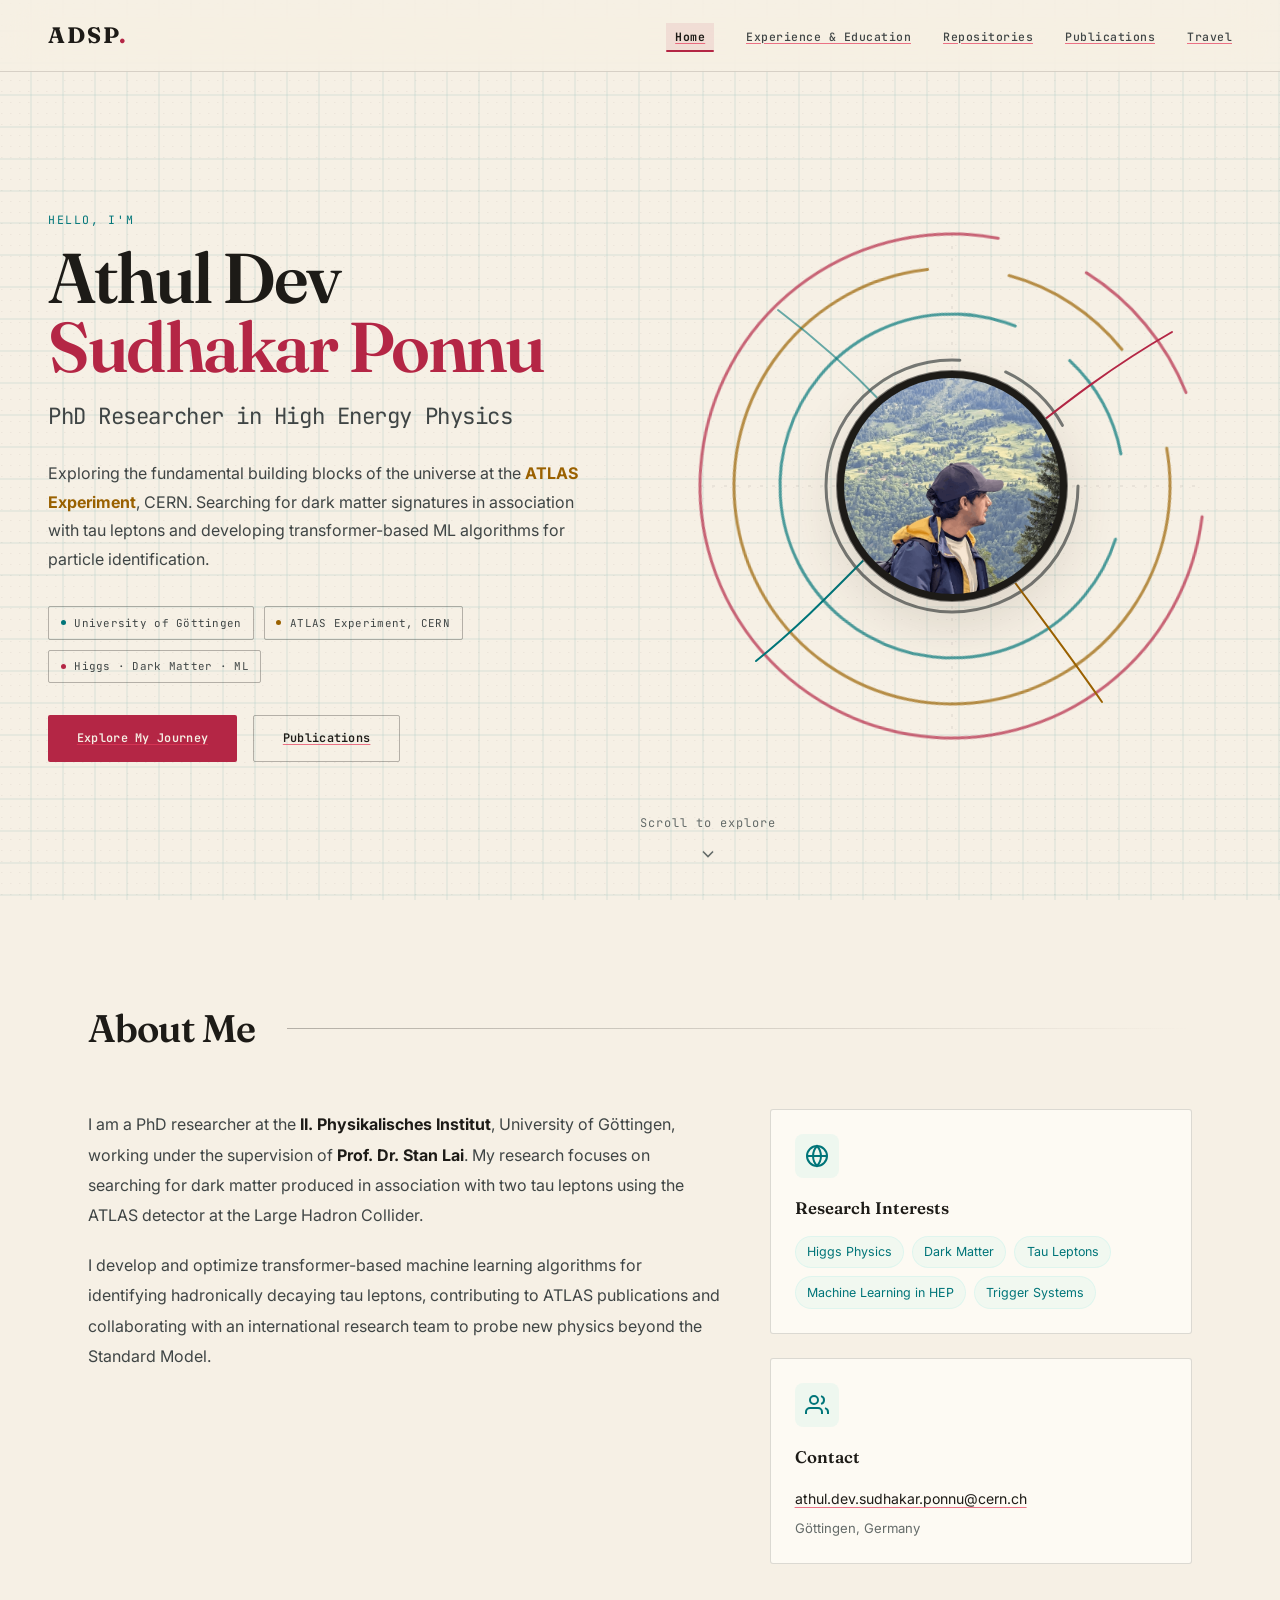
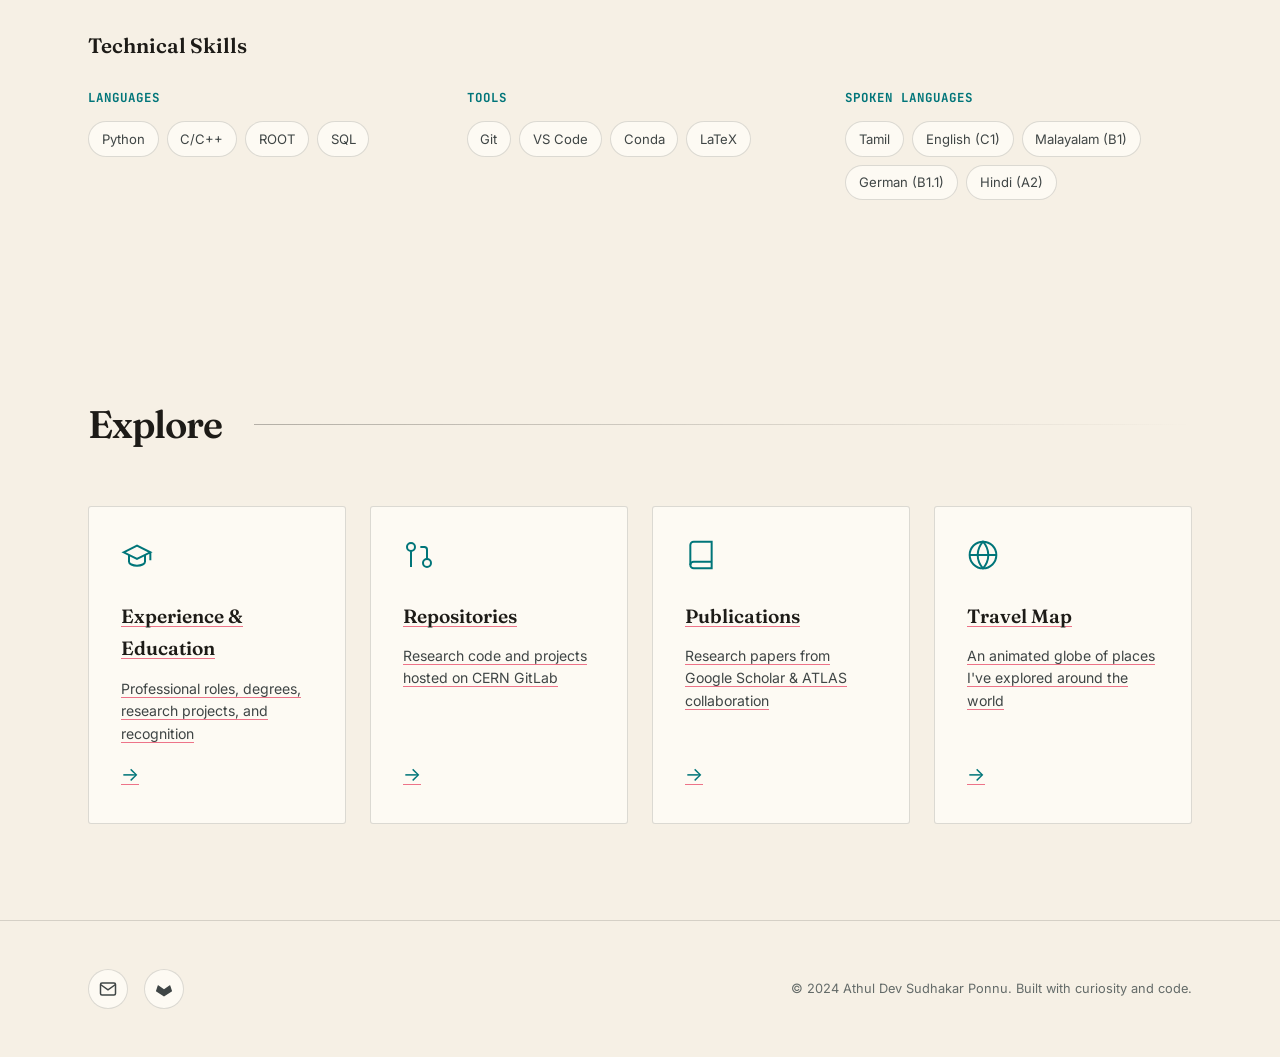
==== commit 224085b5: "Add pointer reactive notebook grid" ====
--- a/index.html
+++ b/index.html
@@ -9,7 +9,7 @@
     <link rel="preconnect" href="https://fonts.googleapis.com">
     <link rel="preconnect" href="https://fonts.gstatic.com" crossorigin>
     <link href="https://fonts.googleapis.com/css2?family=Fraunces:opsz,wght@9..144,400;9..144,500;9..144,600;9..144,700&family=Inter:wght@300;400;500;600;700&family=JetBrains+Mono:wght@400;500&display=swap" rel="stylesheet">
-    <link rel="stylesheet" href="style.css?v=20260721_5">
+    <link rel="stylesheet" href="style.css?v=20260721_8">
 </head>
 <body class="page-home">
 
@@ -238,6 +238,8 @@
         </div>
     </footer>
 
+    <script src="https://cdn.jsdelivr.net/npm/gsap@3.13.0/dist/gsap.min.js"></script>
+    <script src="grid-distortion.js?v=20260721_1"></script>
     <script src="nav.js?v=20260721_5"></script>
 </body>
 </html>
--- a/style.css
+++ b/style.css
@@ -78,6 +78,26 @@
     line-height: 1.7;
     overflow-x: hidden;
     min-height: 100vh;
+    isolation: isolate;
+}
+
+body.has-grid-distortion {
+    background-image:
+        radial-gradient(circle at 20% 30%, rgba(62, 47, 28, 0.06) 0 0.65px, transparent 0.8px);
+    background-size: 9px 11px;
+    background-position: 0 0;
+}
+
+.grid-distortion-canvas {
+    position: fixed;
+    inset: 0;
+    z-index: -1;
+    display: block;
+    pointer-events: none;
+}
+
+@media (hover: none), (pointer: coarse), (prefers-reduced-motion: reduce) {
+    .grid-distortion-canvas { display: none; }
 }
 
 .page-academic::before,
@@ -1396,6 +1416,103 @@
     border-left: 3px solid var(--track-cyan);
 }
 
+.publication-tools {
+    margin-bottom: 1.5rem;
+    padding: 1rem;
+    background: rgba(255, 253, 248, 0.9);
+    border: 1px solid var(--border-strong);
+    border-top: 2px solid var(--track-cyan);
+    border-radius: 3px;
+    box-shadow: var(--card-shadow);
+}
+
+.publication-tools-header,
+.publication-sort {
+    display: flex;
+    align-items: center;
+    gap: 0.5rem;
+}
+
+.publication-tools-header {
+    justify-content: space-between;
+    margin-bottom: 0.9rem;
+}
+
+.publication-control-label,
+.publication-filters label > span {
+    color: var(--paper-dim);
+    font-family: var(--font-mono);
+    font-size: 0.68rem;
+    font-weight: 600;
+    letter-spacing: 0.07em;
+    text-transform: uppercase;
+}
+
+.publication-sort-button,
+.publication-reset,
+.publication-filters select {
+    min-height: 44px;
+    border: 1px solid var(--border-strong);
+    border-radius: 2px;
+    background: var(--ink-raised);
+    color: var(--ink);
+    font: 600 0.75rem var(--font-mono);
+}
+
+.publication-sort-button,
+.publication-reset {
+    padding: 0.65rem 1rem;
+    cursor: pointer;
+}
+
+.publication-sort-button:hover,
+.publication-sort-button.is-active {
+    border-color: var(--track-cyan);
+    background: var(--track-cyan);
+    color: var(--paper);
+}
+
+.publication-reset {
+    color: var(--track-crimson);
+    border-color: currentColor;
+}
+
+.publication-reset:hover {
+    background: var(--track-crimson);
+    color: var(--paper);
+}
+
+.publication-filters {
+    display: grid;
+    grid-template-columns: repeat(4, minmax(0, 1fr));
+    gap: 0.75rem;
+}
+
+.publication-filters label {
+    display: grid;
+    gap: 0.35rem;
+}
+
+.publication-filters select {
+    width: 100%;
+    padding: 0.55rem 2rem 0.55rem 0.65rem;
+    cursor: pointer;
+}
+
+.publication-results-count {
+    margin-top: 0.8rem;
+    color: var(--paper-muted);
+    font: 0.72rem var(--font-mono);
+}
+
+.publication-empty {
+    padding: 2rem;
+    color: var(--paper-muted);
+    border: 1px dashed var(--border-strong);
+    text-align: center;
+    font: 0.82rem var(--font-mono);
+}
+
 .pub-list {
     display: flex;
     flex-direction: column;
@@ -2472,16 +2589,19 @@
     backdrop-filter: none;
 }
 
-.globe-container { border-top: 2px solid var(--track-cyan); }
+.globe-container {
+    border: 0;
+    border-radius: 0;
+    background: transparent;
+    box-shadow: none;
+    backdrop-filter: none;
+}
 .detail-card { border-top: 2px solid var(--track-crimson); }
 .country-video-pane { border-top: 2px solid var(--track-amber); }
 
 .globe-container {
-    background-color: rgba(255, 253, 248, 0.92);
-    background-image:
-        linear-gradient(rgba(0, 117, 121, 0.08) 1px, transparent 1px),
-        linear-gradient(90deg, rgba(0, 117, 121, 0.08) 1px, transparent 1px);
-    background-size: 24px 24px;
+    background-color: transparent;
+    background-image: none;
 }
 
 .globe-controls {
@@ -2511,10 +2631,14 @@
 }
 
 .data-freshness {
-    margin-top: 0.65rem;
-    color: var(--text-muted);
-    font-family: var(--font-mono);
-    font-size: 0.68rem;
+    width: fit-content;
+    margin-top: 0.8rem;
+    padding: 0.45rem 0.65rem;
+    color: var(--ink);
+    background: rgba(63, 209, 201, 0.08);
+    border-left: 2px solid var(--track-cyan);
+    font-family: var(--font-mono);
+    font-size: 0.72rem;
     letter-spacing: 0.03em;
 }
 
@@ -2677,6 +2801,18 @@
     .pub-stat:nth-child(3) { border-left: 0; }
     .pub-stat:nth-child(n + 3) { border-top: 1px solid var(--border-color); }
 
+    .publication-tools-header {
+        align-items: flex-start;
+        flex-direction: column;
+    }
+    .publication-sort {
+        width: 100%;
+        flex-wrap: wrap;
+    }
+    .publication-sort-button { flex: 1; }
+    .publication-reset { width: 100%; }
+    .publication-filters { grid-template-columns: 1fr 1fr; }
+
     .travel-stats-bar {
         display: grid;
         grid-template-columns: 1fr 1fr;
@@ -2696,6 +2832,22 @@
         display: grid;
         grid-template-columns: 1fr 1fr;
         margin: 0.75rem;
+    }
+
+    .globe-container {
+        height: auto;
+        min-height: 0;
+        overflow: visible;
+    }
+
+    #globe-canvas {
+        display: block;
+        height: clamp(300px, 88vw, 460px);
+    }
+
+    .globe-controls {
+        width: 100%;
+        margin: 0.75rem 0 0;
     }
 
     .activity-card { padding: 1rem; }
@@ -2718,5 +2870,6 @@
     .timeline-meta { display: grid; }
     .pub-card,
     .repo-card { padding: 1.15rem; }
+    .publication-filters { grid-template-columns: 1fr; }
     .globe-controls { grid-template-columns: 1fr; }
 }
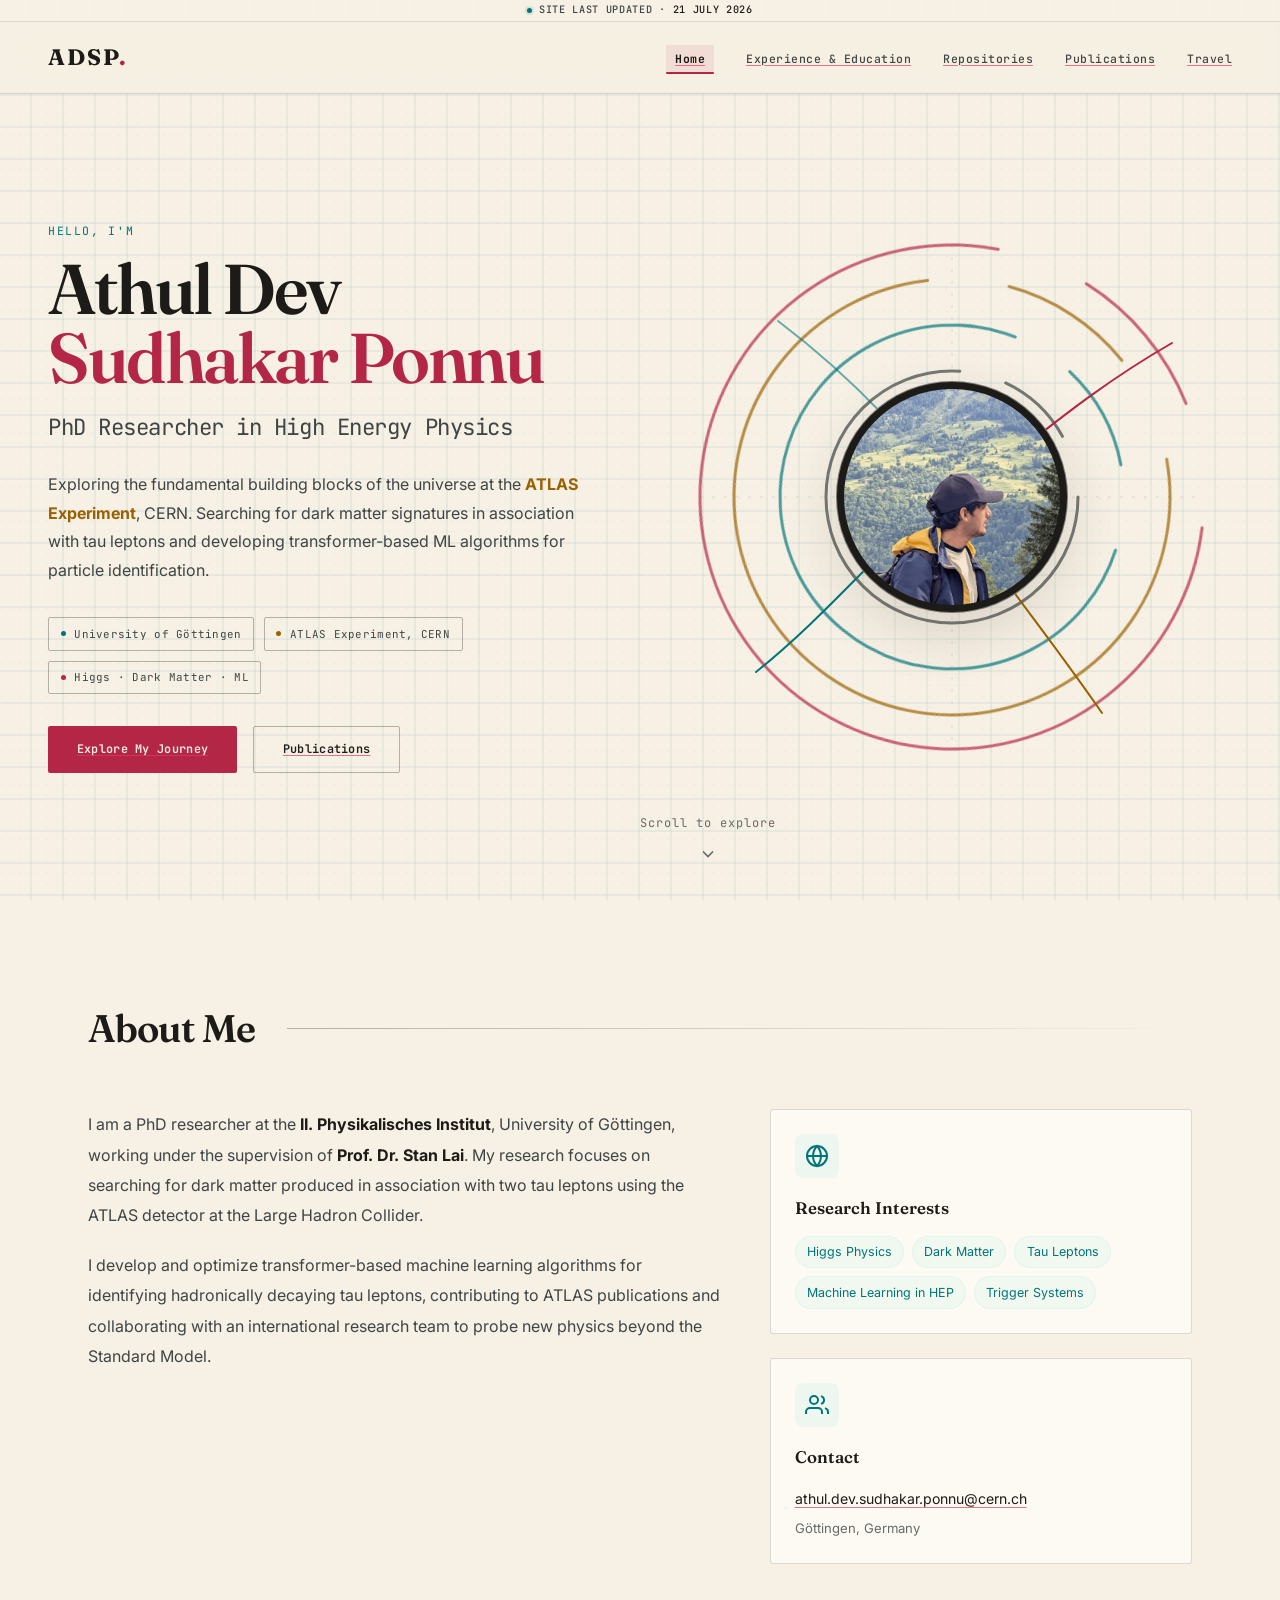
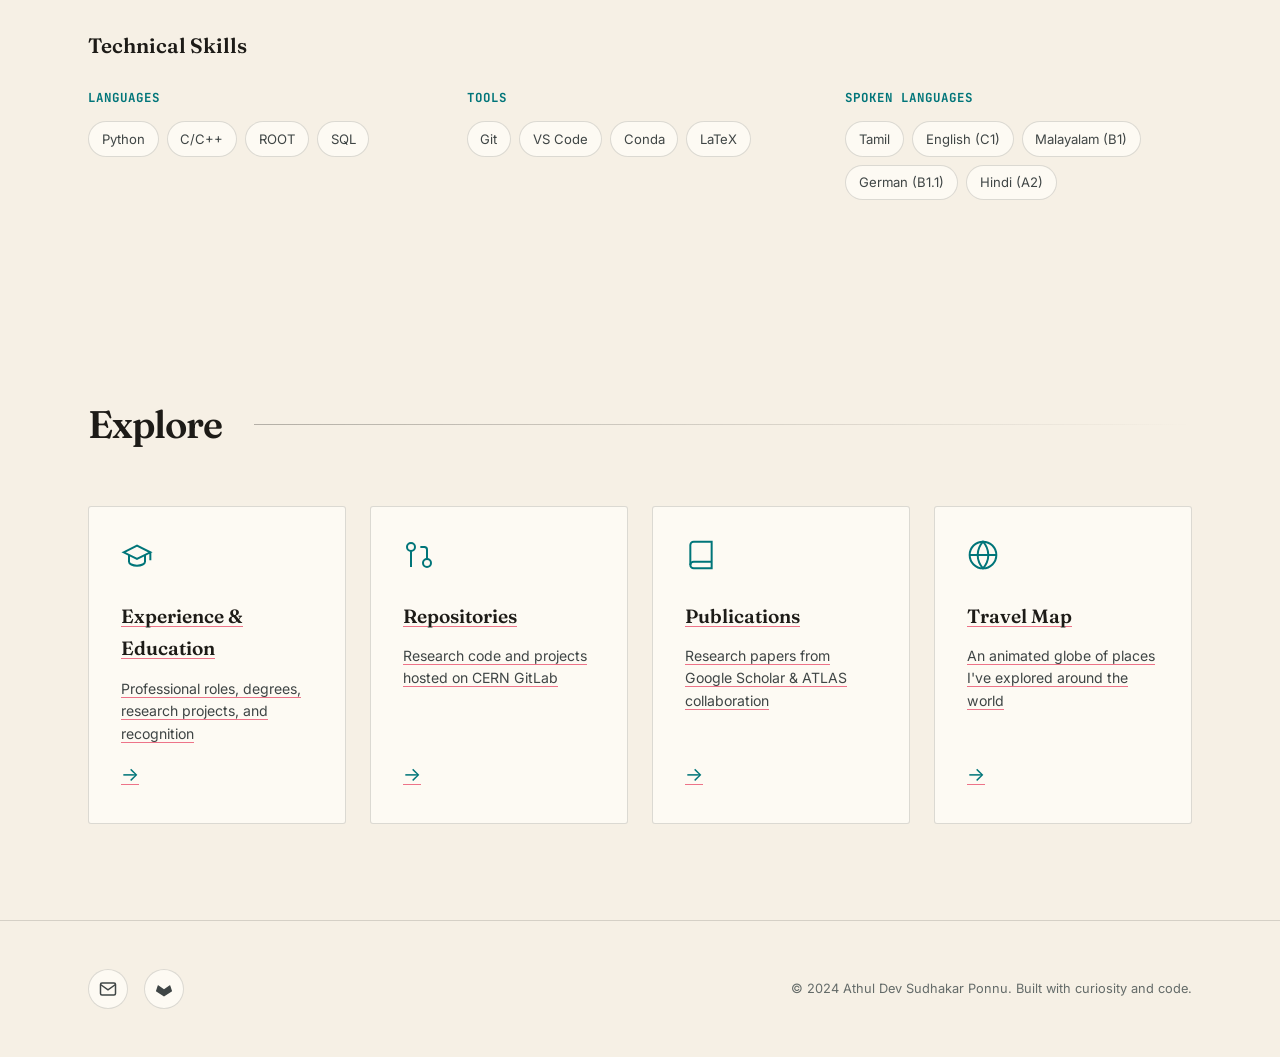
==== commit 28b1d895: "Add update rail and simplify India border" ====
--- a/index.html
+++ b/index.html
@@ -9,7 +9,7 @@
     <link rel="preconnect" href="https://fonts.googleapis.com">
     <link rel="preconnect" href="https://fonts.gstatic.com" crossorigin>
     <link href="https://fonts.googleapis.com/css2?family=Fraunces:opsz,wght@9..144,400;9..144,500;9..144,600;9..144,700&family=Inter:wght@300;400;500;600;700&family=JetBrains+Mono:wght@400;500&display=swap" rel="stylesheet">
-    <link rel="stylesheet" href="style.css?v=20260721_8">
+    <link rel="stylesheet" href="style.css?v=20260721_11">
 </head>
 <body class="page-home">
 
@@ -239,7 +239,7 @@
     </footer>
 
     <script src="https://cdn.jsdelivr.net/npm/gsap@3.13.0/dist/gsap.min.js"></script>
-    <script src="grid-distortion.js?v=20260721_1"></script>
-    <script src="nav.js?v=20260721_5"></script>
+    <script src="grid-distortion.js?v=20260721_3"></script>
+    <script src="nav.js?v=20260721_6"></script>
 </body>
 </html>
--- a/style.css
+++ b/style.css
@@ -43,6 +43,8 @@
 
     /* Layout */
     --nav-height: 72px;
+    --update-height: 22px;
+    --site-header-height: calc(var(--nav-height) + var(--update-height));
     --container-max: 1200px;
     --radius-sm: 8px;
     --radius-md: 12px;
@@ -91,9 +93,18 @@
 .grid-distortion-canvas {
     position: fixed;
     inset: 0;
-    z-index: -1;
+    z-index: 0;
     display: block;
     pointer-events: none;
+}
+
+body > nav,
+body > header,
+body > main,
+body > section,
+body > footer {
+    position: relative;
+    z-index: 1;
 }
 
 @media (hover: none), (pointer: coarse), (prefers-reduced-motion: reduce) {
@@ -145,9 +156,44 @@
 }
 
 /* ---------- Navigation ---------- */
+.site-updated {
+    position: fixed;
+    inset: 0 0 auto;
+    z-index: 1001;
+    height: var(--update-height);
+    display: flex;
+    align-items: center;
+    justify-content: center;
+    gap: 0.42rem;
+    padding-inline: 1rem;
+    color: var(--text-secondary);
+    background: rgba(246, 240, 229, 0.96);
+    border-bottom: 1px solid rgba(29, 27, 23, 0.12);
+    font-family: var(--font-mono);
+    font-size: 0.64rem;
+    font-weight: 500;
+    line-height: 1;
+    letter-spacing: 0.065em;
+    text-transform: uppercase;
+    white-space: nowrap;
+}
+
+.site-updated-mark {
+    width: 5px;
+    height: 5px;
+    flex: 0 0 auto;
+    border-radius: 50%;
+    background: var(--track-cyan);
+    box-shadow: 0 0 0 2px rgba(0, 117, 121, 0.12);
+}
+
+.site-updated time {
+    color: var(--ink);
+}
+
 .main-nav {
     position: fixed;
-    top: 0;
+    top: var(--update-height);
     left: 0;
     right: 0;
     height: var(--nav-height);
@@ -264,7 +310,7 @@
     display: flex;
     flex-direction: column;
     justify-content: center;
-    padding: calc(var(--nav-height) + 2rem) clamp(1.5rem, 4vw, 3rem) 2rem;
+    padding: calc(var(--site-header-height) + 2rem) clamp(1.5rem, 4vw, 3rem) 2rem;
 }
 
 .hero-content {
@@ -884,7 +930,7 @@
 .page-header {
     position: relative;
     z-index: 1;
-    padding: calc(var(--nav-height) + 4rem) 0 3rem;
+    padding: calc(var(--site-header-height) + 4rem) 0 3rem;
 }
 
 .page-header .section-title {
@@ -1325,7 +1371,7 @@
 
 .profile-subsection {
     margin-top: clamp(4.5rem, 9vw, 7rem);
-    scroll-margin-top: calc(var(--nav-height) + 1.5rem);
+    scroll-margin-top: calc(var(--site-header-height) + 1.5rem);
 }
 
 .compact-panel { min-height: 280px; }
@@ -2199,7 +2245,7 @@
         flex-direction: column;
         background: rgba(246, 240, 229, 0.98);
         backdrop-filter: blur(20px);
-        padding: calc(var(--nav-height) + 2rem) 2rem 2rem;
+        padding: calc(var(--site-header-height) + 2rem) 2rem 2rem;
         gap: 1.5rem;
         transition: right 0.4s var(--ease-out);
         border-left: 1px solid var(--border-color);
@@ -2267,7 +2313,7 @@
     font-family: var(--font-mono);
     color: var(--text-muted);
     margin-bottom: 0.2rem;
-    width: max-content;
+    width: 100%;
 }
 
 .activity-month-label {
@@ -2286,14 +2332,14 @@
 .activity-grid {
     display: grid;
     grid-auto-flow: column;
-    grid-template-rows: repeat(7, 10px);
     gap: 3px;
-    width: max-content;
+    width: 100%;
 }
 
 .activity-cell {
-    width: 10px;
-    height: 10px;
+    width: 100%;
+    height: 100%;
+    min-width: 0;
     border-radius: 2px;
     transition: transform 0.2s ease;
 }
@@ -2729,7 +2775,7 @@
 
     .hero {
         min-height: auto;
-        padding-top: calc(var(--nav-height) + 2.25rem);
+        padding-top: calc(var(--site-header-height) + 2.25rem);
         padding-bottom: 5rem;
     }
 
@@ -2755,7 +2801,7 @@
     .quicklinks-section { padding: 4.5rem 0; }
     .section-title { align-items: baseline; gap: 0.65rem; }
     .section-title::after { display: none; }
-    .page-header { padding-top: calc(var(--nav-height) + 3rem); }
+    .page-header { padding-top: calc(var(--site-header-height) + 3rem); }
 
     .timeline-item { padding-left: 42px; margin-bottom: 1.5rem; }
     .timeline::before { left: 12px; }
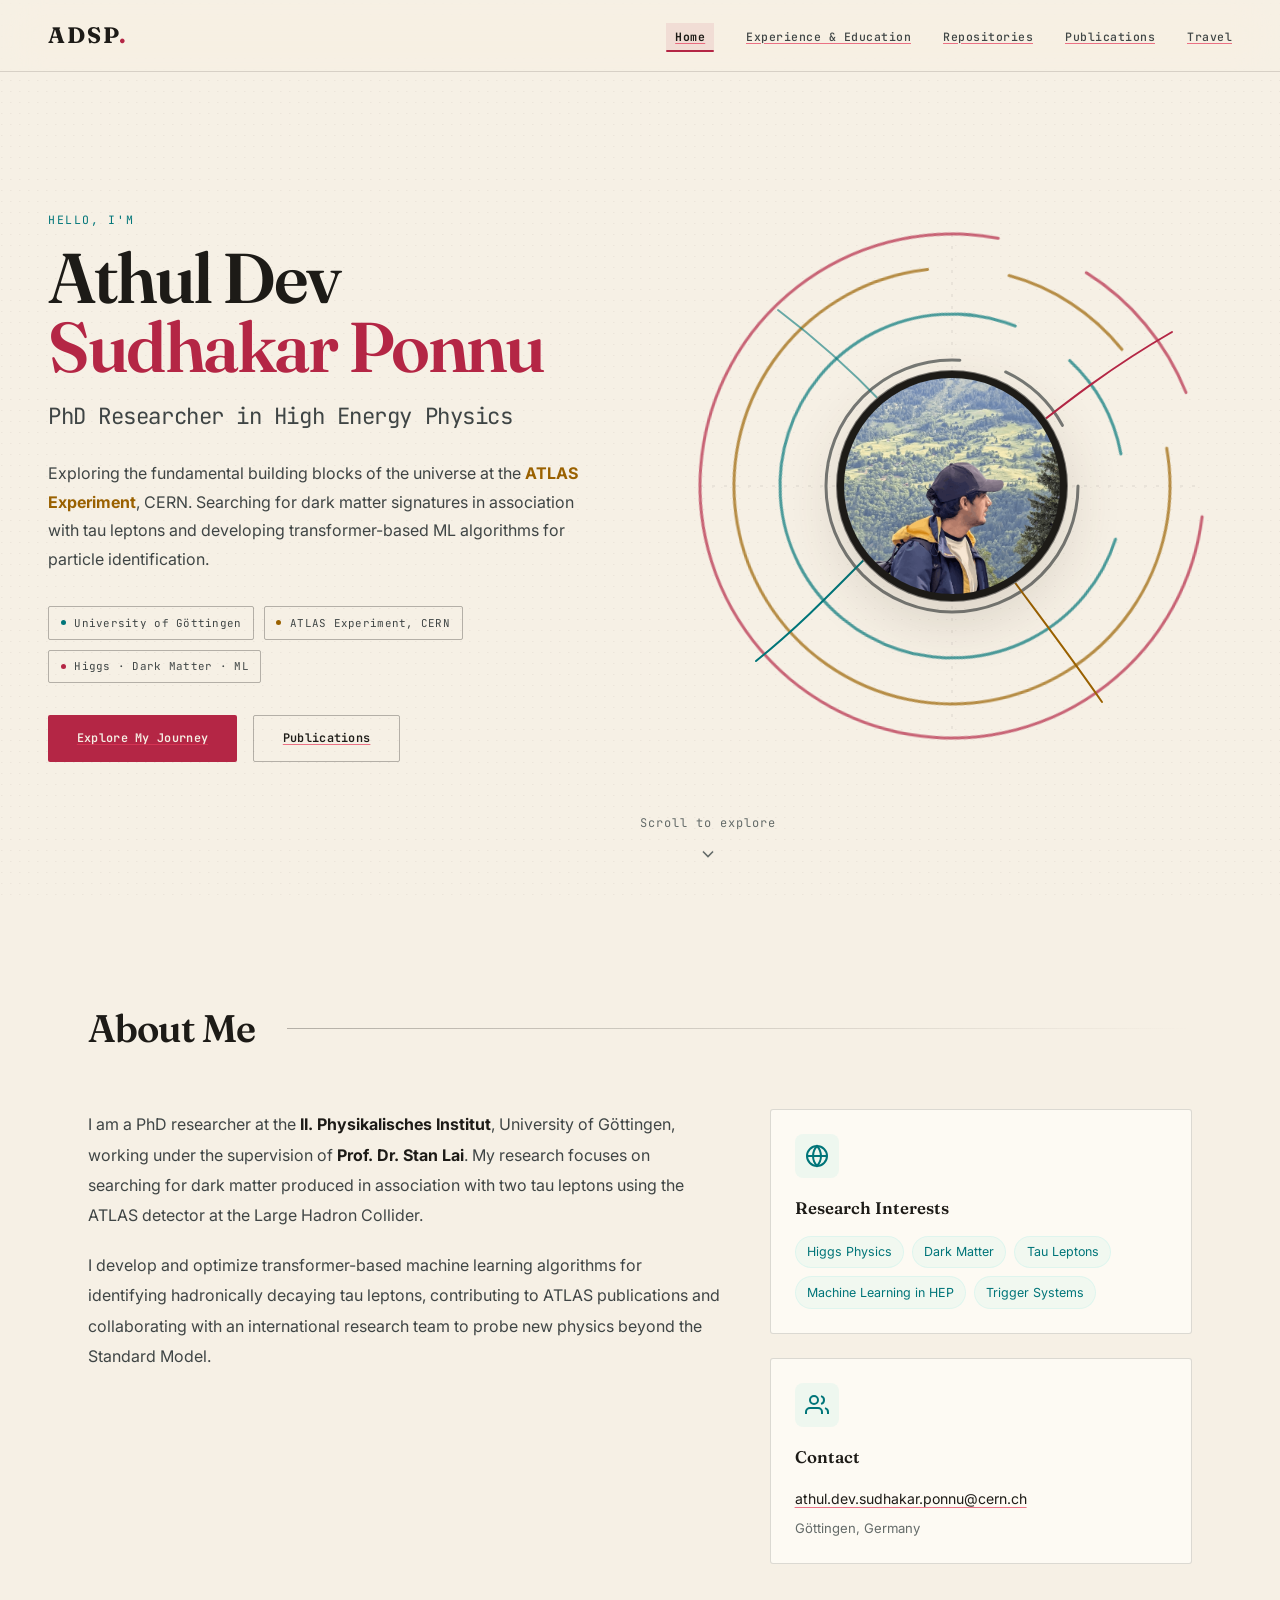
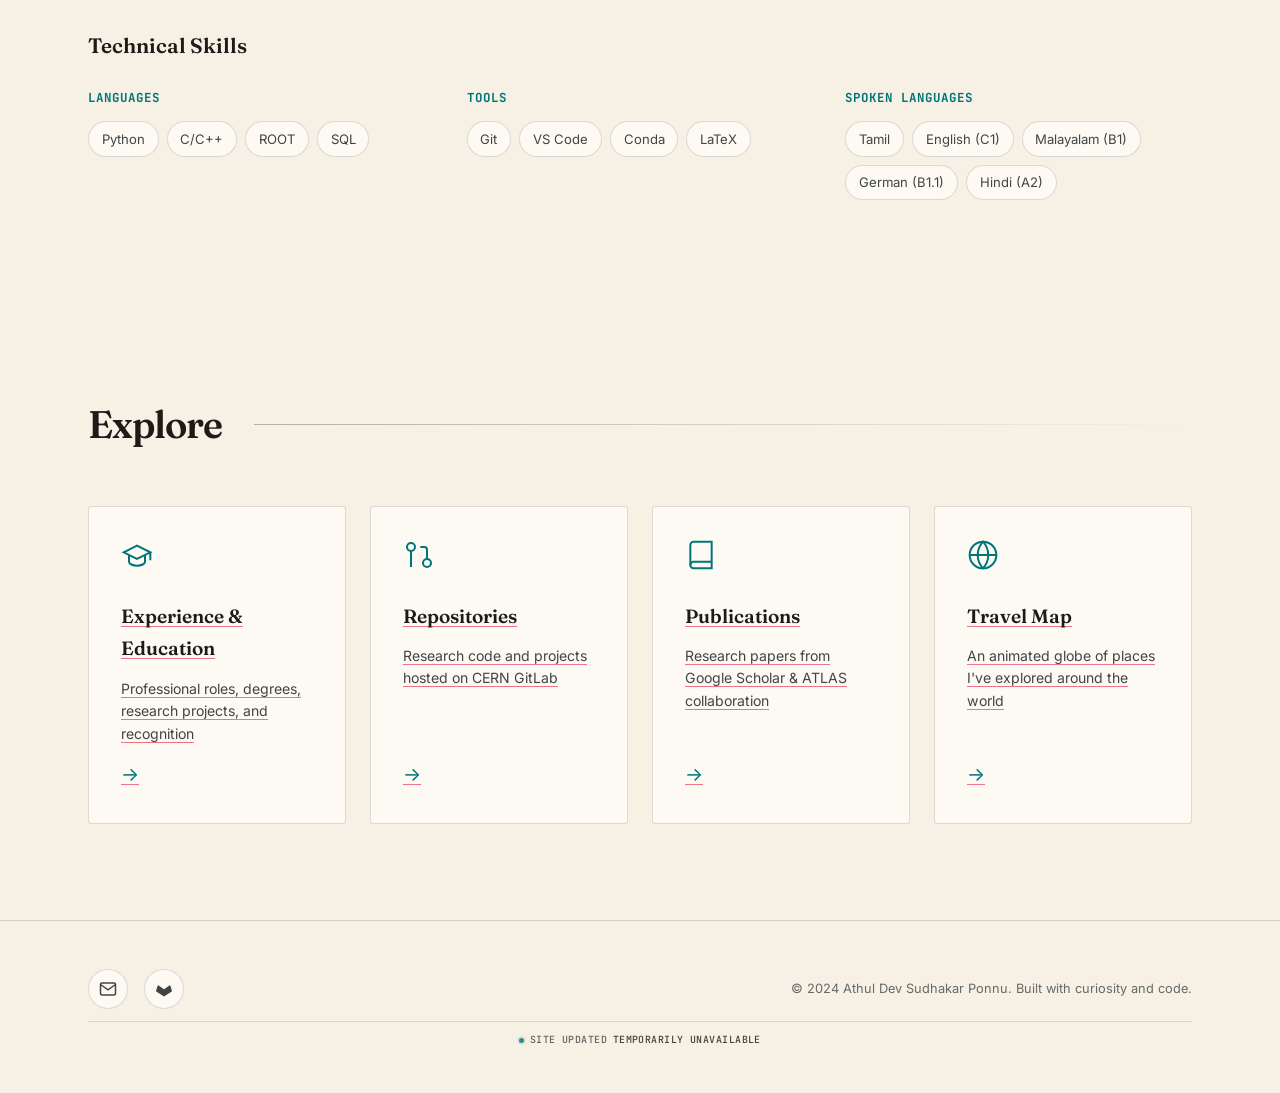
==== commit 2ca21815: "Show repository update time in page footers" ====
--- a/index.html
+++ b/index.html
@@ -9,7 +9,7 @@
     <link rel="preconnect" href="https://fonts.googleapis.com">
     <link rel="preconnect" href="https://fonts.gstatic.com" crossorigin>
     <link href="https://fonts.googleapis.com/css2?family=Fraunces:opsz,wght@9..144,400;9..144,500;9..144,600;9..144,700&family=Inter:wght@300;400;500;600;700&family=JetBrains+Mono:wght@400;500&display=swap" rel="stylesheet">
-    <link rel="stylesheet" href="style.css?v=20260721_11">
+    <link rel="stylesheet" href="style.css?v=20260721_12">
 </head>
 <body class="page-home">
 
@@ -240,6 +240,6 @@
 
     <script src="https://cdn.jsdelivr.net/npm/gsap@3.13.0/dist/gsap.min.js"></script>
     <script src="grid-distortion.js?v=20260721_3"></script>
-    <script src="nav.js?v=20260721_6"></script>
+    <script src="nav.js?v=20260721_7"></script>
 </body>
 </html>
--- a/style.css
+++ b/style.css
@@ -43,8 +43,6 @@
 
     /* Layout */
     --nav-height: 72px;
-    --update-height: 22px;
-    --site-header-height: calc(var(--nav-height) + var(--update-height));
     --container-max: 1200px;
     --radius-sm: 8px;
     --radius-md: 12px;
@@ -157,25 +155,23 @@
 
 /* ---------- Navigation ---------- */
 .site-updated {
-    position: fixed;
-    inset: 0 0 auto;
-    z-index: 1001;
-    height: var(--update-height);
     display: flex;
     align-items: center;
     justify-content: center;
-    gap: 0.42rem;
-    padding-inline: 1rem;
+    flex: 0 0 100%;
+    gap: 0.35rem;
+    margin-top: 0.75rem;
+    padding-top: 0.85rem;
     color: var(--text-secondary);
-    background: rgba(246, 240, 229, 0.96);
-    border-bottom: 1px solid rgba(29, 27, 23, 0.12);
-    font-family: var(--font-mono);
-    font-size: 0.64rem;
+    border-top: 1px solid var(--border-color);
+    font-family: var(--font-mono);
+    font-size: 0.62rem;
     font-weight: 500;
     line-height: 1;
-    letter-spacing: 0.065em;
+    letter-spacing: 0.045em;
     text-transform: uppercase;
     white-space: nowrap;
+    opacity: 0.82;
 }
 
 .site-updated-mark {
@@ -193,7 +189,7 @@
 
 .main-nav {
     position: fixed;
-    top: var(--update-height);
+    top: 0;
     left: 0;
     right: 0;
     height: var(--nav-height);
@@ -310,7 +306,7 @@
     display: flex;
     flex-direction: column;
     justify-content: center;
-    padding: calc(var(--site-header-height) + 2rem) clamp(1.5rem, 4vw, 3rem) 2rem;
+    padding: calc(var(--nav-height) + 2rem) clamp(1.5rem, 4vw, 3rem) 2rem;
 }
 
 .hero-content {
@@ -873,6 +869,7 @@
     margin: 0 auto;
     padding: 0 clamp(1.5rem, 4vw, 3rem);
     display: flex;
+    flex-wrap: wrap;
     justify-content: space-between;
     align-items: center;
 }
@@ -930,7 +927,7 @@
 .page-header {
     position: relative;
     z-index: 1;
-    padding: calc(var(--site-header-height) + 4rem) 0 3rem;
+    padding: calc(var(--nav-height) + 4rem) 0 3rem;
 }
 
 .page-header .section-title {
@@ -1371,7 +1368,7 @@
 
 .profile-subsection {
     margin-top: clamp(4.5rem, 9vw, 7rem);
-    scroll-margin-top: calc(var(--site-header-height) + 1.5rem);
+    scroll-margin-top: calc(var(--nav-height) + 1.5rem);
 }
 
 .compact-panel { min-height: 280px; }
@@ -2245,7 +2242,7 @@
         flex-direction: column;
         background: rgba(246, 240, 229, 0.98);
         backdrop-filter: blur(20px);
-        padding: calc(var(--site-header-height) + 2rem) 2rem 2rem;
+        padding: calc(var(--nav-height) + 2rem) 2rem 2rem;
         gap: 1.5rem;
         transition: right 0.4s var(--ease-out);
         border-left: 1px solid var(--border-color);
@@ -2775,7 +2772,7 @@
 
     .hero {
         min-height: auto;
-        padding-top: calc(var(--site-header-height) + 2.25rem);
+        padding-top: calc(var(--nav-height) + 2.25rem);
         padding-bottom: 5rem;
     }
 
@@ -2801,7 +2798,7 @@
     .quicklinks-section { padding: 4.5rem 0; }
     .section-title { align-items: baseline; gap: 0.65rem; }
     .section-title::after { display: none; }
-    .page-header { padding-top: calc(var(--site-header-height) + 3rem); }
+    .page-header { padding-top: calc(var(--nav-height) + 3rem); }
 
     .timeline-item { padding-left: 42px; margin-bottom: 1.5rem; }
     .timeline::before { left: 12px; }
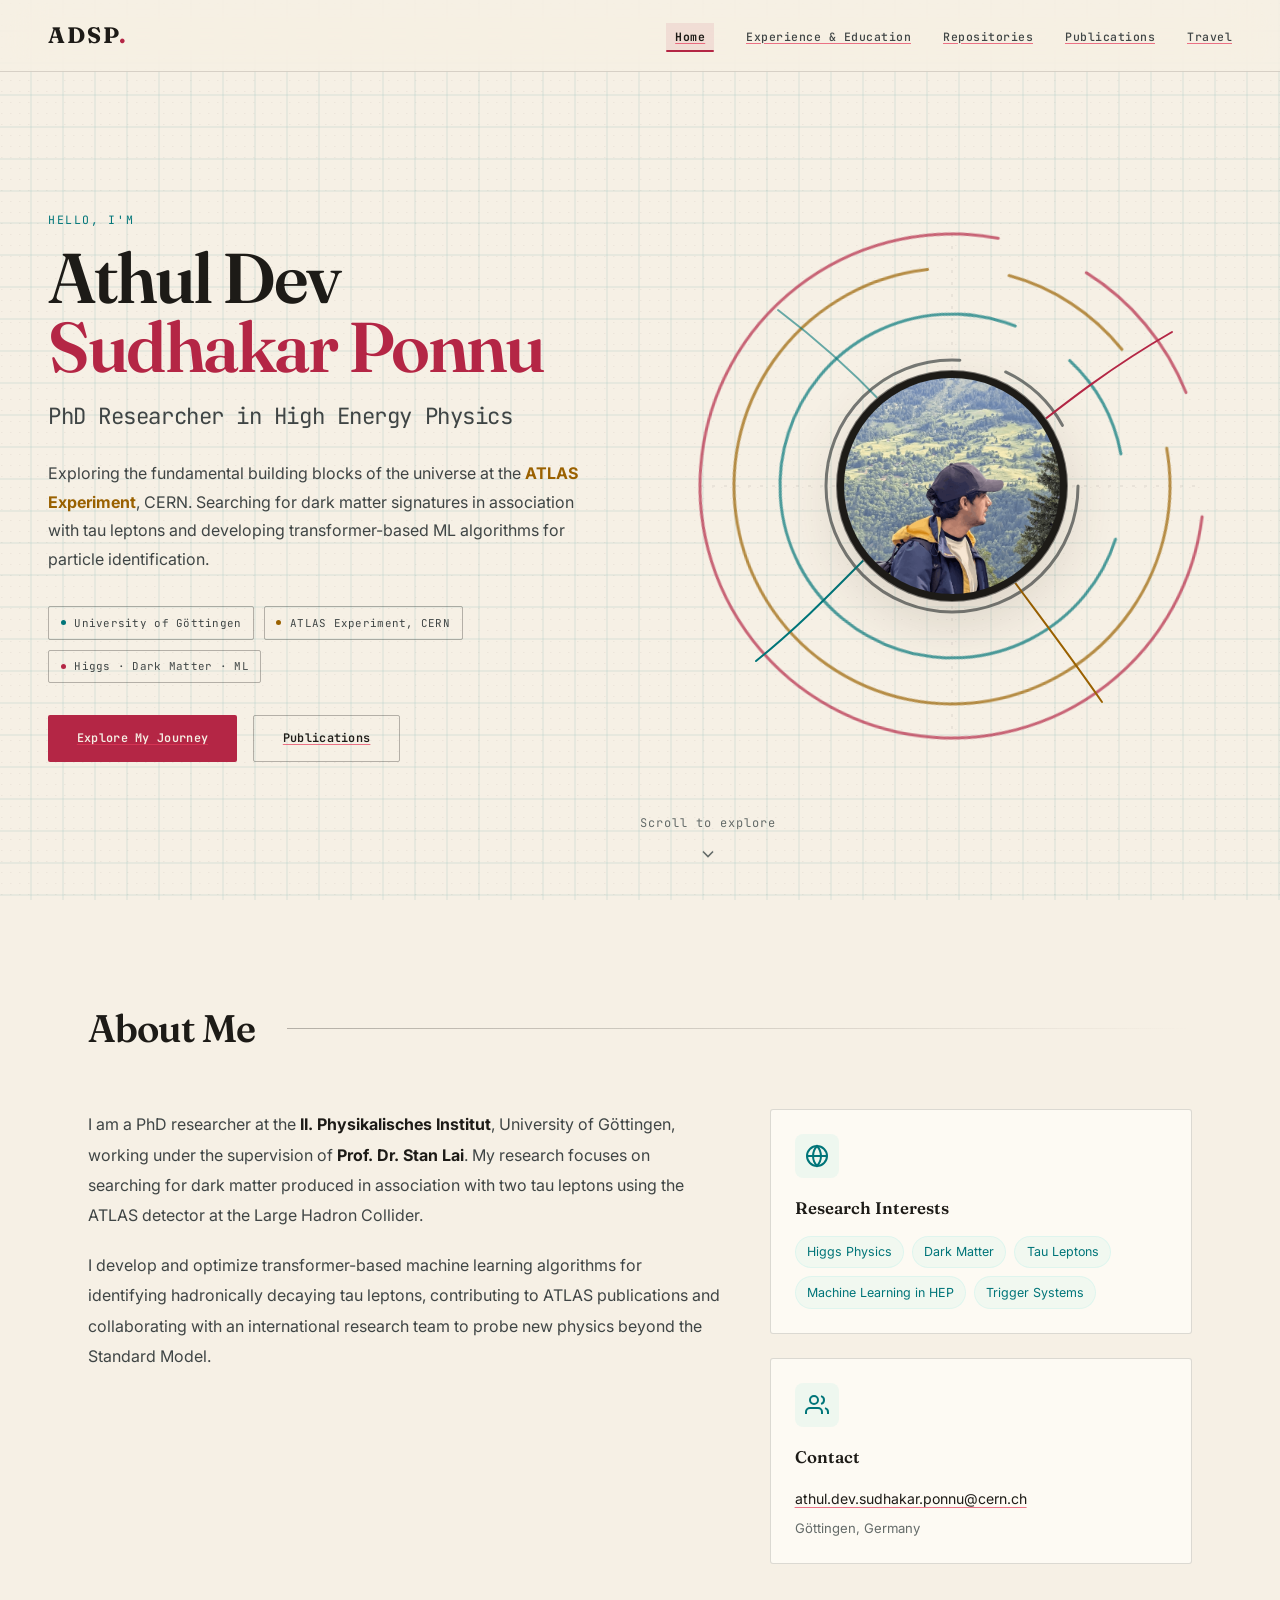
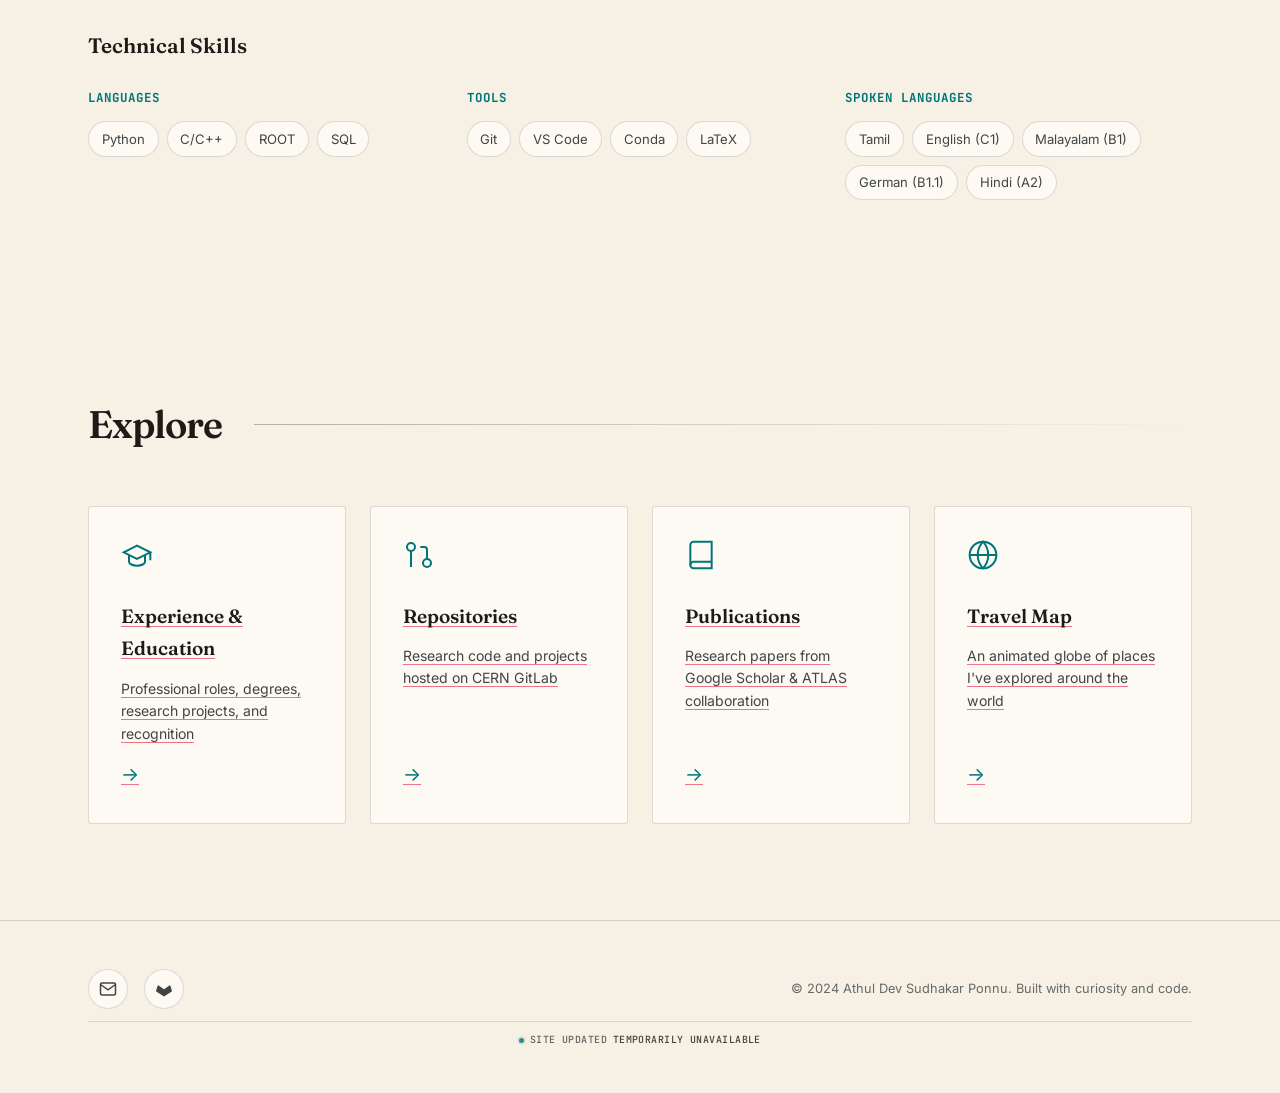
==== commit 09648c6f: "Refresh site update time on every page load" ====
--- a/index.html
+++ b/index.html
@@ -240,6 +240,6 @@
 
     <script src="https://cdn.jsdelivr.net/npm/gsap@3.13.0/dist/gsap.min.js"></script>
     <script src="grid-distortion.js?v=20260721_3"></script>
-    <script src="nav.js?v=20260721_7"></script>
+    <script src="nav.js?v=20260721_8"></script>
 </body>
 </html>
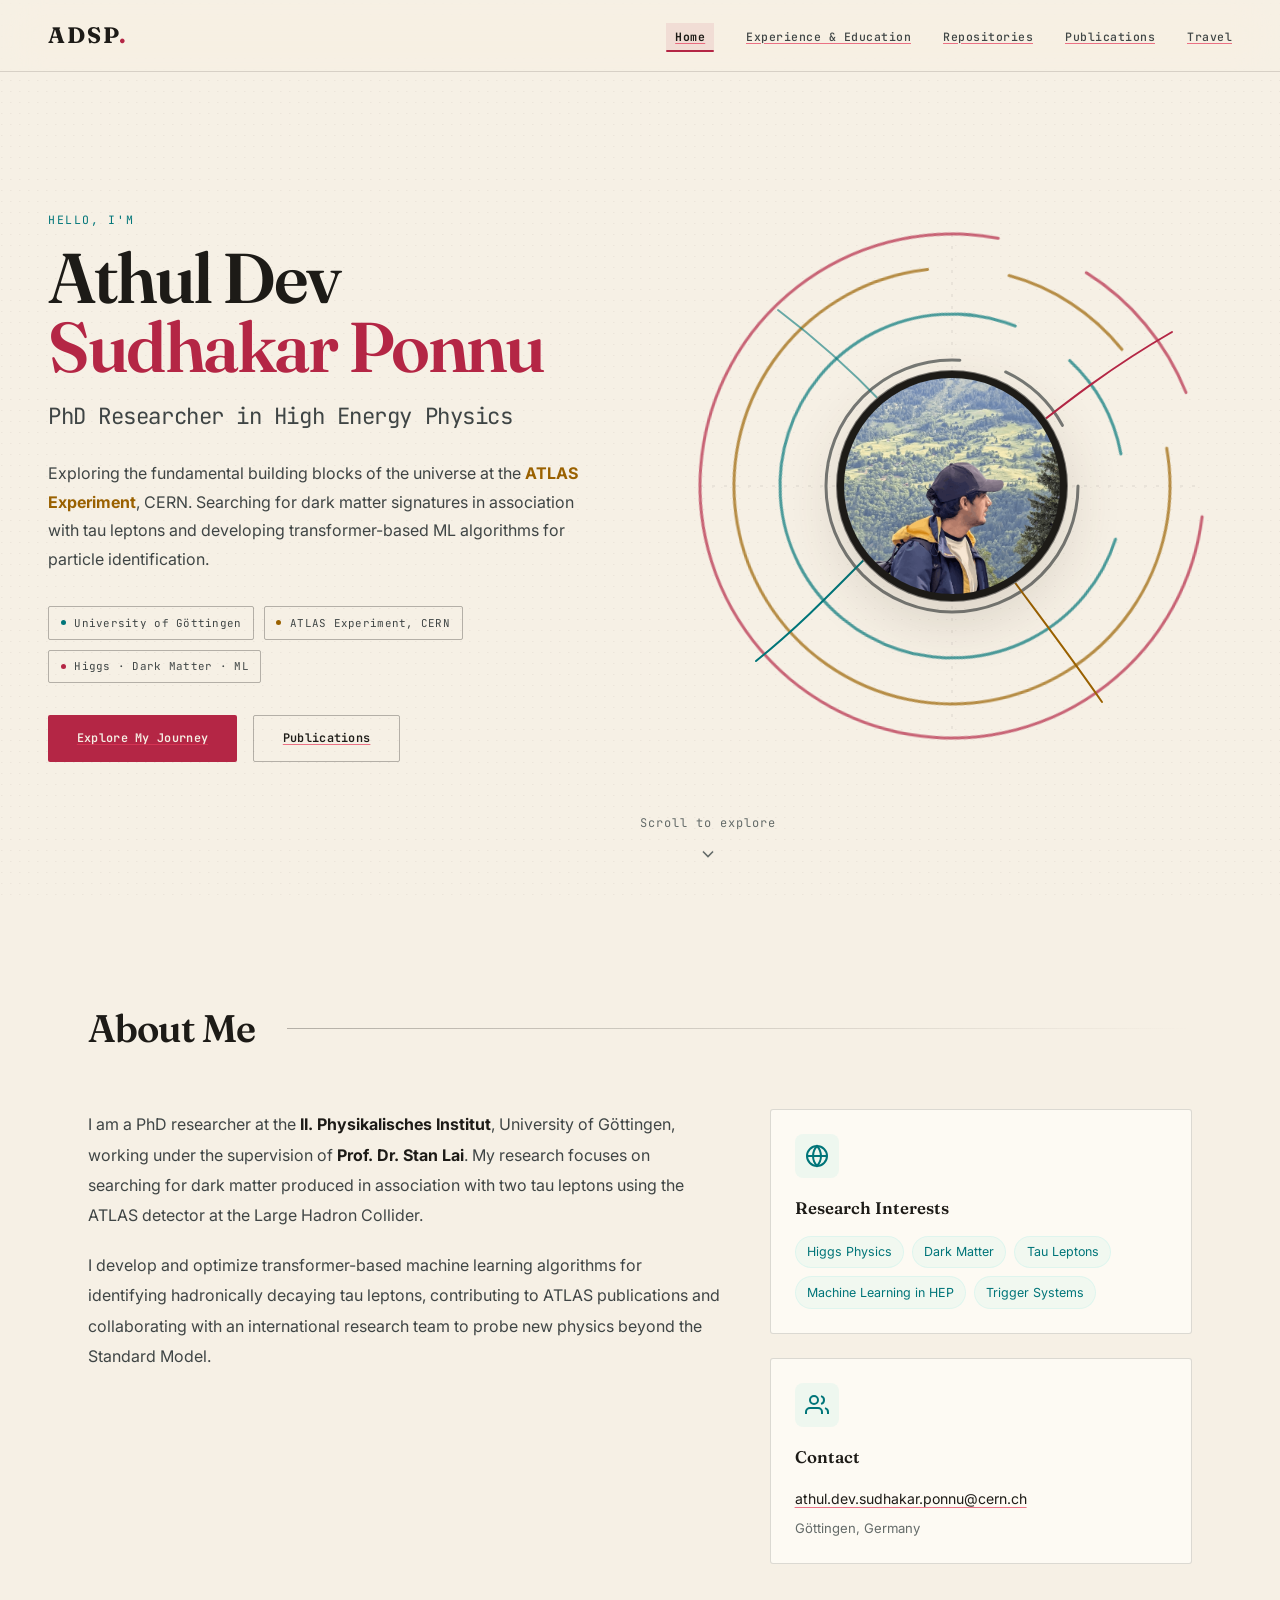
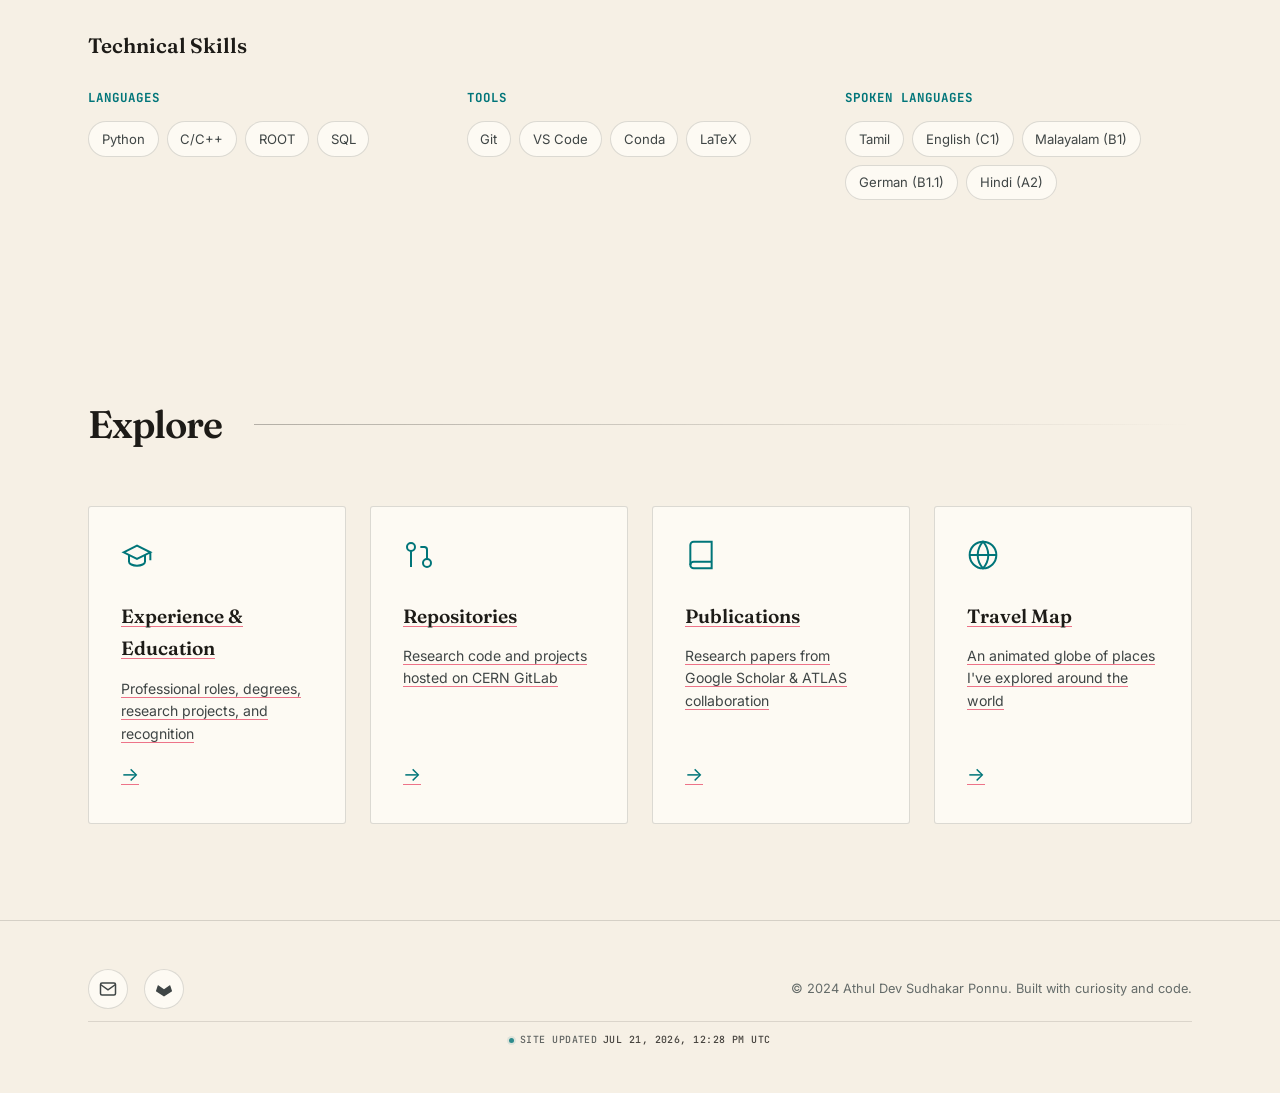
==== commit 0da635c6: "Fix globe transition and generate site timestamp" ====
--- a/index.html
+++ b/index.html
@@ -240,6 +240,6 @@
 
     <script src="https://cdn.jsdelivr.net/npm/gsap@3.13.0/dist/gsap.min.js"></script>
     <script src="grid-distortion.js?v=20260721_3"></script>
-    <script src="nav.js?v=20260721_8"></script>
+    <script src="nav.js?v=20260721_9"></script>
 </body>
 </html>
--- a/style.css
+++ b/style.css
@@ -1862,7 +1862,8 @@
 }
 
 .travel-layout.has-selection {
-    grid-template-columns: 1.2fr 0.8fr;
+    grid-template-columns: minmax(260px, 0.68fr) minmax(0, 1.32fr);
+    gap: clamp(1.5rem, 3vw, 3rem);
 }
 
 .globe-column {
@@ -1877,23 +1878,12 @@
 
 .detail-column {
     width: 100%;
+    min-width: 0;
     display: none;
 }
 
 .travel-layout.has-selection .detail-column {
     display: block;
-    animation: slideInUp 0.5s forwards cubic-bezier(0.25, 0.46, 0.45, 0.94);
-}
-
-@keyframes slideInUp {
-    from {
-        opacity: 0;
-        transform: translateY(20px);
-    }
-    to {
-        opacity: 1;
-        transform: translateY(0);
-    }
 }
 
 .detail-card {
@@ -1923,7 +1913,7 @@
 
 .country-map-container {
     width: 100%;
-    height: 250px;
+    height: clamp(390px, 56vh, 560px);
     background: rgba(29, 27, 23, 0.035);
     border: 1px solid var(--border-color);
     border-radius: var(--radius-lg);
@@ -2189,6 +2179,10 @@
 @media (max-width: 992px) {
     .travel-layout.has-selection {
         grid-template-columns: 1fr;
+        gap: 2rem;
+    }
+    .travel-layout.has-selection .country-map-container {
+        height: clamp(320px, 62vw, 480px);
     }
     .quicklinks-grid {
         grid-template-columns: repeat(2, 1fr);
@@ -2632,14 +2626,26 @@
     backdrop-filter: none;
 }
 
-.globe-container {
+.globe-container,
+.detail-card {
     border: 0;
     border-radius: 0;
     background: transparent;
     box-shadow: none;
     backdrop-filter: none;
 }
-.detail-card { border-top: 2px solid var(--track-crimson); }
+
+.detail-card {
+    padding: 0;
+    gap: 1rem;
+}
+
+.country-map-container {
+    background: transparent;
+    border: 0;
+    border-radius: 0;
+}
+
 .country-video-pane { border-top: 2px solid var(--track-amber); }
 
 .globe-container {
